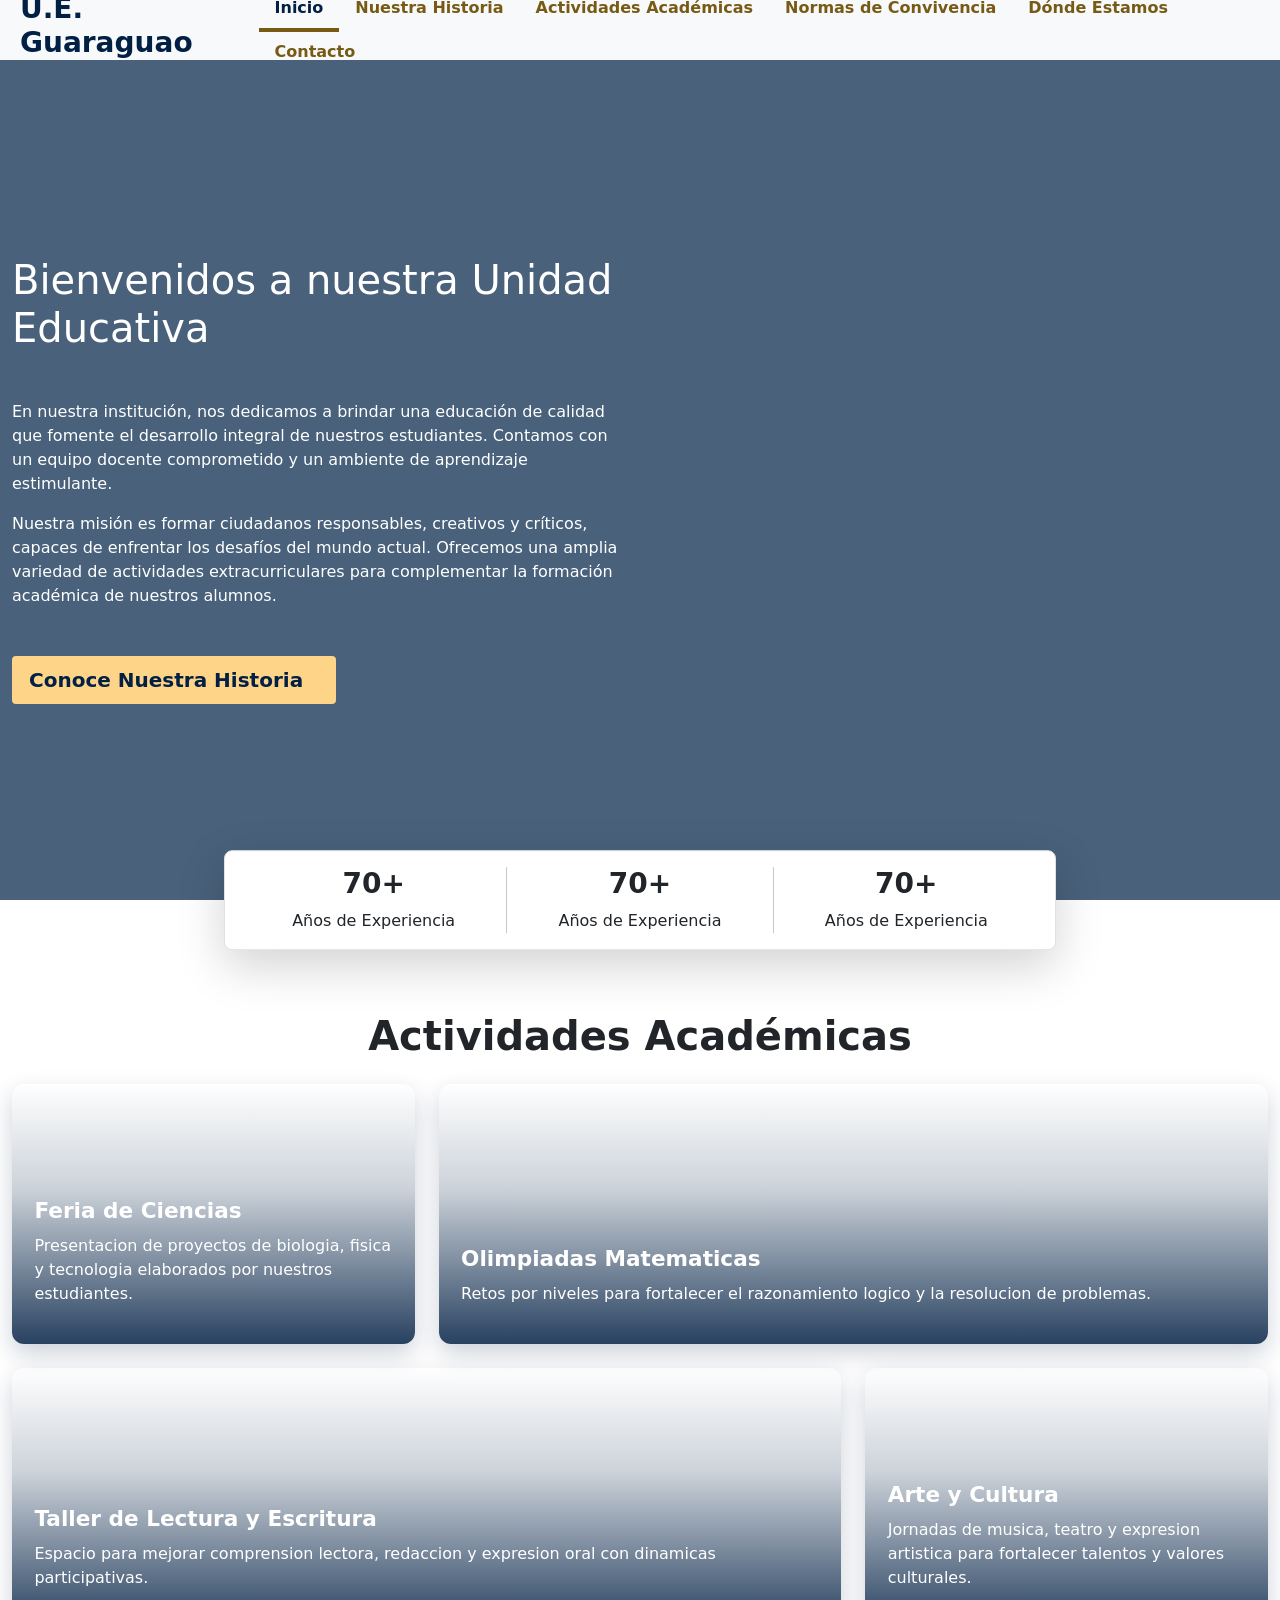
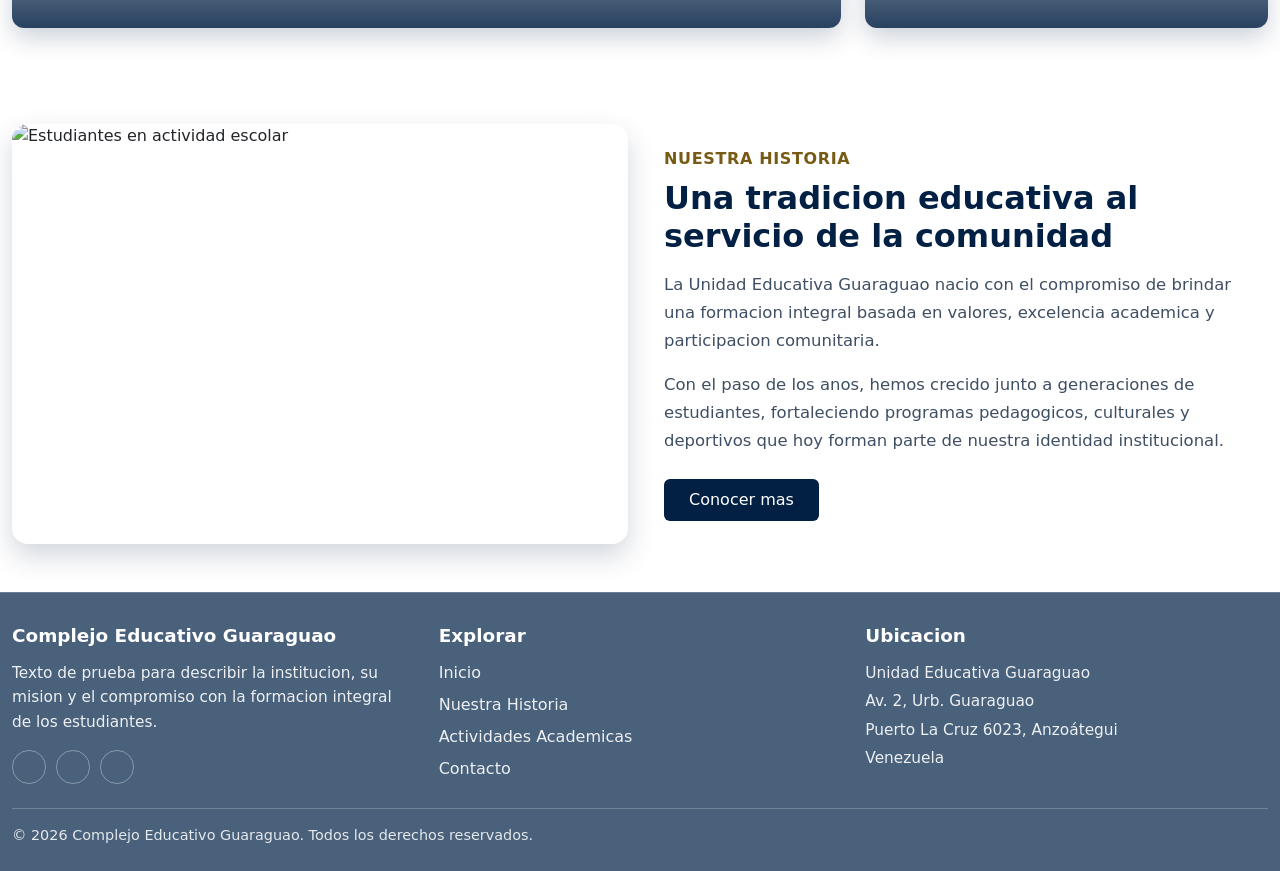
==== index.html @ 79f41f44 "Arreglo Scaffolding" ====
<!DOCTYPE html>
<html lang="en">
<head>
  <meta charset="UTF-8">
  <title>Unidad Educativa Guaraguao</title>
  <script src="https://identity.netlify.com/v1/netlify-identity-widget.js"></script>
  <link href="https://cdn.jsdelivr.net/npm/bootstrap@5.3.8/dist/css/bootstrap.min.css" rel="stylesheet" integrity="sha384-sRIl4kxILFvY47J16cr9ZwB07vP4J8+LH7qKQnuqkuIAvNWLzeN8tE5YBujZqJLB" crossorigin="anonymous">
  <!-- Basic Icons -->
<link href="https://cdn.boxicons.com/3.0.8/fonts/basic/boxicons.min.css" rel="stylesheet">
<!-- Filled Icons -->
<link href="https://cdn.boxicons.com/3.0.8/fonts/filled/boxicons-filled.min.css" rel="stylesheet">
<!-- Brand Icons -->
<link href="https://cdn.boxicons.com/3.0.8/fonts/brands/boxicons-brands.min.css" rel="stylesheet">
  <link href="./styles.css" rel="stylesheet">
  <link href="./index-styles.css" rel="stylesheet">
</head>
<body>

    <main class="w-100">
        <div class="topbar ">
            <div class="container-xxl d-flex align-items-center justify-content-between h-100">
                <h1 class="d-flex align-items-center fs-3 topbar-title"><i class="bxf bx-education me-2"></i> U.E. Guaraguao</h1>

                <nav class="nav">
                    <a class="nav-link active" aria-current="page" href="index.html">Inicio</a>
                    <a class="nav-link" href="#">Nuestra Historia</a>
                    <a class="nav-link" href="actividades.html">Actividades Académicas</a>
                    <a class="nav-link" href="#">Normas de Convivencia</a>
                    <a class="nav-link" href="#">Dónde Estamos</a>
                    <a class="nav-link" href="#">Contacto</a>
                </nav>
            </div>
        </div>

        <!-- Hero Section -->
        <div class=" bg-blue" style="height: calc(100vh - 60px);">
            <div class="container-xxl h-100">
                <div class="row align-items-center justify-content-center h-100">
                    <div class="col-6 h-auto d-flex flex-column justify-content-between">
                        <h2 class="text-white fs-1 mb-5">Bienvenidos a nuestra Unidad Educativa</h2>
                        <div class="text-container">
                            <p class="text-white fs-6 mb-3">En nuestra institución, nos dedicamos a brindar una educación de calidad que fomente el desarrollo integral de nuestros estudiantes. Contamos con un equipo docente comprometido y un ambiente de aprendizaje estimulante.</p>
                            <p class="text-white fs-6 mb-5">Nuestra misión es formar ciudadanos responsables, creativos y críticos, capaces de enfrentar los desafíos del mundo actual. Ofrecemos una amplia variedad de actividades extracurriculares para complementar la formación académica de nuestros alumnos.</p>
                            <a class="btn custom-text-primary btn-lg rounded-1 fw-semibold d-inline-flex align-items-center position-relative" style="background-color: #FED488; padding-right: 2rem; " href="#" role="button">
                                Conoce Nuestra Historia 
                                <i class="bxf bx-arrow-right custom-text-primary fs-2 ms-2 position-absolute end-0 mt-1"></i>
                            </a>
                        </div>
                    </div>
                    <div id="3d-model-container" class="col-6 h-100 overflow-hidden">
                    </div>
                </div>
            </div>
        </div>

        <!-- capsula con detalles -->

        <div class="capsule-container position-relative d-flex justify-content-center mb-5" >
            <div class="capsule bg-white d-flex align-items-center justify-content-evenly rounded-3 shadow-lg border border-1 p-3 position-absolute" style="width: 65%; top: 0; transform: translateY(-50%);">
                <div class="capsule-item d-flex flex-column align-items-center">
                    <i class="bxf bx-education me-2 fs-1"></i>
                    <h3 class="fw-bold">70+</h3>
                    <p class="mb-0">Años de Experiencia</p>
                </div>
                <div class="vr"></div>
                <div class="capsule-item d-flex flex-column align-items-center">
                    <i class="bxf bx-education me-2 fs-1"></i>
                    <h3 class="fw-bold">70+</h3>
                    <p class="mb-0">Años de Experiencia</p>
                </div>
                <div class="vr"></div>
                <div class="capsule-item d-flex flex-column align-items-center">
                    <i class="bxf bx-education me-2 fs-1"></i>
                    <h3 class="fw-bold">70+</h3>
                    <p class="mb-0">Años de Experiencia</p>
                </div>
            </div>
        </div>

        <!-- Actividades Academicas -->

        <div class="actividades-section w-100 mb-5" style="margin-top: 7rem;">
            <div class="container-xxl">
                <h2 class="fs-1 fw-bold mb-4 text-center">Actividades Académicas</h2>
                <div class="actividades-container">
                    <div class="row g-4 mb-4">
                        <div class="col-12 col-lg-4">
                            <div class="activity-card" style="background-image: url('https://images.unsplash.com/photo-1532094349884-543bc11b234d?auto=format&fit=crop&w=1200&q=80');">
                                <div class="activity-overlay">
                                    <h5 class="activity-title">Feria de Ciencias</h5>
                                    <p class="activity-description">Presentacion de proyectos de biologia, fisica y tecnologia elaborados por nuestros estudiantes.</p>
                                </div>
                            </div>
                        </div>
                        <div class="col-12 col-lg-8">
                            <div class="activity-card" style="background-image: url('https://images.unsplash.com/photo-1509062522246-3755977927d7?auto=format&fit=crop&w=1200&q=80');">
                                <div class="activity-overlay">
                                    <h5 class="activity-title">Olimpiadas Matematicas</h5>
                                    <p class="activity-description">Retos por niveles para fortalecer el razonamiento logico y la resolucion de problemas.</p>
                                </div>
                            </div>
                        </div>
                    </div>
                    <div class="row g-4">
                        <div class="col-12 col-lg-8">
                            <div class="activity-card" style="background-image: url('https://images.unsplash.com/photo-1456513080510-7bf3a84b82f8?auto=format&fit=crop&w=1200&q=80');">
                                <div class="activity-overlay">
                                    <h5 class="activity-title">Taller de Lectura y Escritura</h5>
                                    <p class="activity-description">Espacio para mejorar comprension lectora, redaccion y expresion oral con dinamicas participativas.</p>
                                </div>
                            </div>
                        </div>
                        <div class="col-12 col-lg-4">
                            <div class="activity-card" style="background-image: url('https://images.unsplash.com/photo-1460661419201-fd4cecdf8a8b?auto=format&fit=crop&w=1200&q=80');">
                                <div class="activity-overlay">
                                    <h5 class="activity-title">Arte y Cultura</h5>
                                    <p class="activity-description">Jornadas de musica, teatro y expresion artistica para fortalecer talentos y valores culturales.</p>
                                </div>
                            </div>
                        </div>
                    </div>
                </div>
            </div>
        </div>

        <!-- Seccion nuestra historia -->

        <section class="historia-section w-100 py-5">
            <div class="container-xxl">
                <div class="row g-4 align-items-center">
                    <div class="col-12 col-lg-6">
                        <div class="historia-image-wrapper">
                            <img src="https://images.unsplash.com/photo-1577896851231-70ef18881754?auto=format&fit=crop&w=1400&q=80" alt="Estudiantes en actividad escolar" class="historia-image">
                        </div>
                    </div>
                    <div class="col-12 col-lg-6">
                        <div class="historia-content">
                            <p class="historia-label mb-2">Nuestra Historia</p>
                            <h2 class="historia-title mb-3">Una tradicion educativa al servicio de la comunidad</h2>
                            <p class="historia-text mb-3">La Unidad Educativa Guaraguao nacio con el compromiso de brindar una formacion integral basada en valores, excelencia academica y participacion comunitaria.</p>
                            <p class="historia-text mb-4">Con el paso de los anos, hemos crecido junto a generaciones de estudiantes, fortaleciendo programas pedagogicos, culturales y deportivos que hoy forman parte de nuestra identidad institucional.</p>
                            <a href="#" class="btn custom-bg-primary text-white px-4 py-2">Conocer mas</a>
                        </div>
                    </div>
                </div>
            </div>
        </section>

        <!-- footer -->
        <footer class="footer-section py-4">
            <div class="container-xxl">
                <div class="row g-4 py-2">
                    <div class="col-12 col-md-6 col-lg-4">
                        <h3 class="footer-heading">Complejo Educativo Guaraguao</h3>
                        <p class="footer-text mb-0">Texto de prueba para describir la institucion, su mision y el compromiso con la formacion integral de los estudiantes.</p>
                        <div class="footer-social mt-3" aria-label="Redes y contacto">
                            <a href="#" aria-label="Facebook">
                                <i class="bxl bx-facebook"></i>
                            </a>
                            <a href="#" aria-label="Compartir pagina web">
                                <i class="bx bx-share"></i>
                            </a>
                            <a href="#" aria-label="Correo electronico">
                                <i class="bx bx-envelope"></i>
                            </a>
                        </div>
                    </div>
                    <div class="col-12 col-md-6 col-lg-4">
                        <h3 class="footer-heading">Explorar</h3>
                        <nav class="footer-links d-flex flex-column gap-2" aria-label="Enlaces del footer">
                            <a href="#">Inicio</a>
                            <a href="#">Nuestra Historia</a>
                            <a href="#">Actividades Academicas</a>
                            <a href="#">Contacto</a>
                        </nav>
                    </div>
                    <div class="col-12 col-md-6 col-lg-4">
                        <h3 class="footer-heading">Ubicacion</h3>
                        <p class="footer-text mb-1">Unidad Educativa Guaraguao</p>
                        <p class="footer-text mb-1">Av. 2, Urb. Guaraguao</p>
                        <p class="footer-text mb-1">Puerto La Cruz 6023, Anzoátegui</p>
                        <p class="footer-text mb-0">Venezuela</p>
                    </div>
                </div>
                <hr class="footer-divider my-3">
                <p class="footer-copy mb-0">&copy; 2026 Complejo Educativo Guaraguao. Todos los derechos reservados.</p>
            </div>
        </footer>
    </main>
    <script src="https://cdn.jsdelivr.net/npm/bootstrap@5.3.8/dist/js/bootstrap.bundle.min.js" integrity="sha384-FKyoEForCGlyvwx9Hj09JcYn3nv7wiPVlz7YYwJrWVcXK/BmnVDxM+D2scQbITxI" crossorigin="anonymous"></script>
  <script type="module">
    import { init } from './main.js';
    init();
  </script>
  
</body>
</html>
---- styles.css ----
:root {
    --primary-color: #022044;
    --secondary-color: #775A14;
    --background-color: #F8F9FB;
    --background-color-secondary: #49617b;
}

.custom-text-primary {
    color: var(--primary-color);
}

.custom-text-secondary {
    color: var(--secondary-color);
}

.custom-bg-primary {
    background-color: var(--primary-color);
}

.custom-bg-secondary {
    background-color: var(--secondary-color);
}

.topbar {
    background-color: var(--background-color);
    height: 60px;
}

.topbar-title {
    font-weight: bold;
    color: var(--primary-color);
}

.nav-link{
    color: var(--secondary-color);
    font-weight: 600;
    transition: color 0.3s, border-bottom 0.3s;
}

.nav-link.active {
    color: var(--primary-color);
    border-bottom: 4px solid var(--secondary-color);
}

.nav-link:hover {
    color: var(--primary-color);
}

.bg-blue {
    background-color: var(--background-color-secondary);
}

.img-card {
  width: 100%;
  height: 220px;      /* misma altura para todas */
  object-fit: cover;  /* recorta sin deformar */
  display: block;
}

.historia-section {
    background-color: #ffffff;
}

.historia-image-wrapper {
    border-radius: 1rem;
    overflow: hidden;
    box-shadow: 0 12px 28px rgba(2, 32, 68, 0.18);
}

.historia-image {
    width: 100%;
    height: 100%;
    min-height: 420px;
    object-fit: cover;
    display: block;
}

.historia-content {
    padding: 0.5rem 0.75rem;
}

.historia-label {
    color: var(--secondary-color);
    font-weight: 700;
    letter-spacing: 0.04em;
    text-transform: uppercase;
}

.historia-title {
    color: var(--primary-color);
    font-size: 2rem;
    line-height: 1.2;
    font-weight: 800;
}

.historia-text {
    color: #3f4f63;
    font-size: 1.03rem;
    line-height: 1.7;
}

@media (max-width: 991.98px) {
    .historia-image {
        min-height: 300px;
    }

    .historia-content {
        padding: 0;
    }
}

/* Footer Styles */

.footer-section {
    background-color: var(--background-color-secondary);
    border-top: 1px solid rgba(255, 255, 255, 0.18);
}

.footer-heading {
    color: #ffffff;
    font-size: 1.15rem;
    font-weight: 700;
    margin-bottom: 0.85rem;
}

.footer-text {
    color: rgba(255, 255, 255, 0.9);
    font-size: 0.96rem;
    line-height: 1.6;
}

.footer-social {
    display: flex;
    gap: 0.65rem;
}

.footer-social a {
    width: 2.1rem;
    height: 2.1rem;
    border-radius: 50%;
    display: inline-flex;
    align-items: center;
    justify-content: center;
    color: #ffffff;
    border: 1px solid rgba(255, 255, 255, 0.35);
    text-decoration: none;
    transition: all 0.2s ease;
}

.footer-social a i {
    font-size: 1rem;
}

.footer-social a:hover {
    color: var(--primary-color);
    background-color: #fed488;
    border-color: #fed488;
}

.footer-links a {
    color: rgba(255, 255, 255, 0.9);
    text-decoration: none;
    width: fit-content;
    transition: color 0.2s ease;
}

.footer-links a:hover {
    color: #fed488;
}

.footer-divider {
    border-color: rgba(255, 255, 255, 0.22);
    opacity: 1;
}

.footer-copy {
    color: rgba(255, 255, 255, 0.85);
    font-size: 0.9rem;
}
---- index-styles.css ----
.actividades-container .activity-card {
    position: relative;
    min-height: 260px;
    border-radius: 0.75rem;
    overflow: hidden;
    background-size: cover;
    background-position: center;
    background-repeat: no-repeat;
    box-shadow: 0 10px 24px rgba(2, 32, 68, 0.2);
}

.actividades-container .activity-overlay {
    position: absolute;
    inset: 0;
    display: flex;
    flex-direction: column;
    justify-content: flex-end;
    gap: 0.6rem;
    padding: 1.4rem;
    color: #ffffff;
    background: linear-gradient(to top, rgba(2, 32, 68, 0.85) 0%, rgba(2, 32, 68, 0.2) 60%, rgba(2, 32, 68, 0) 100%);
}

.actividades-container .activity-title {
    font-size: 1.35rem;
    font-weight: 700;
    margin: 0;
}

@media (max-width: 991.98px) {
    .actividades-container .activity-card {
        min-height: 240px;
    }
}
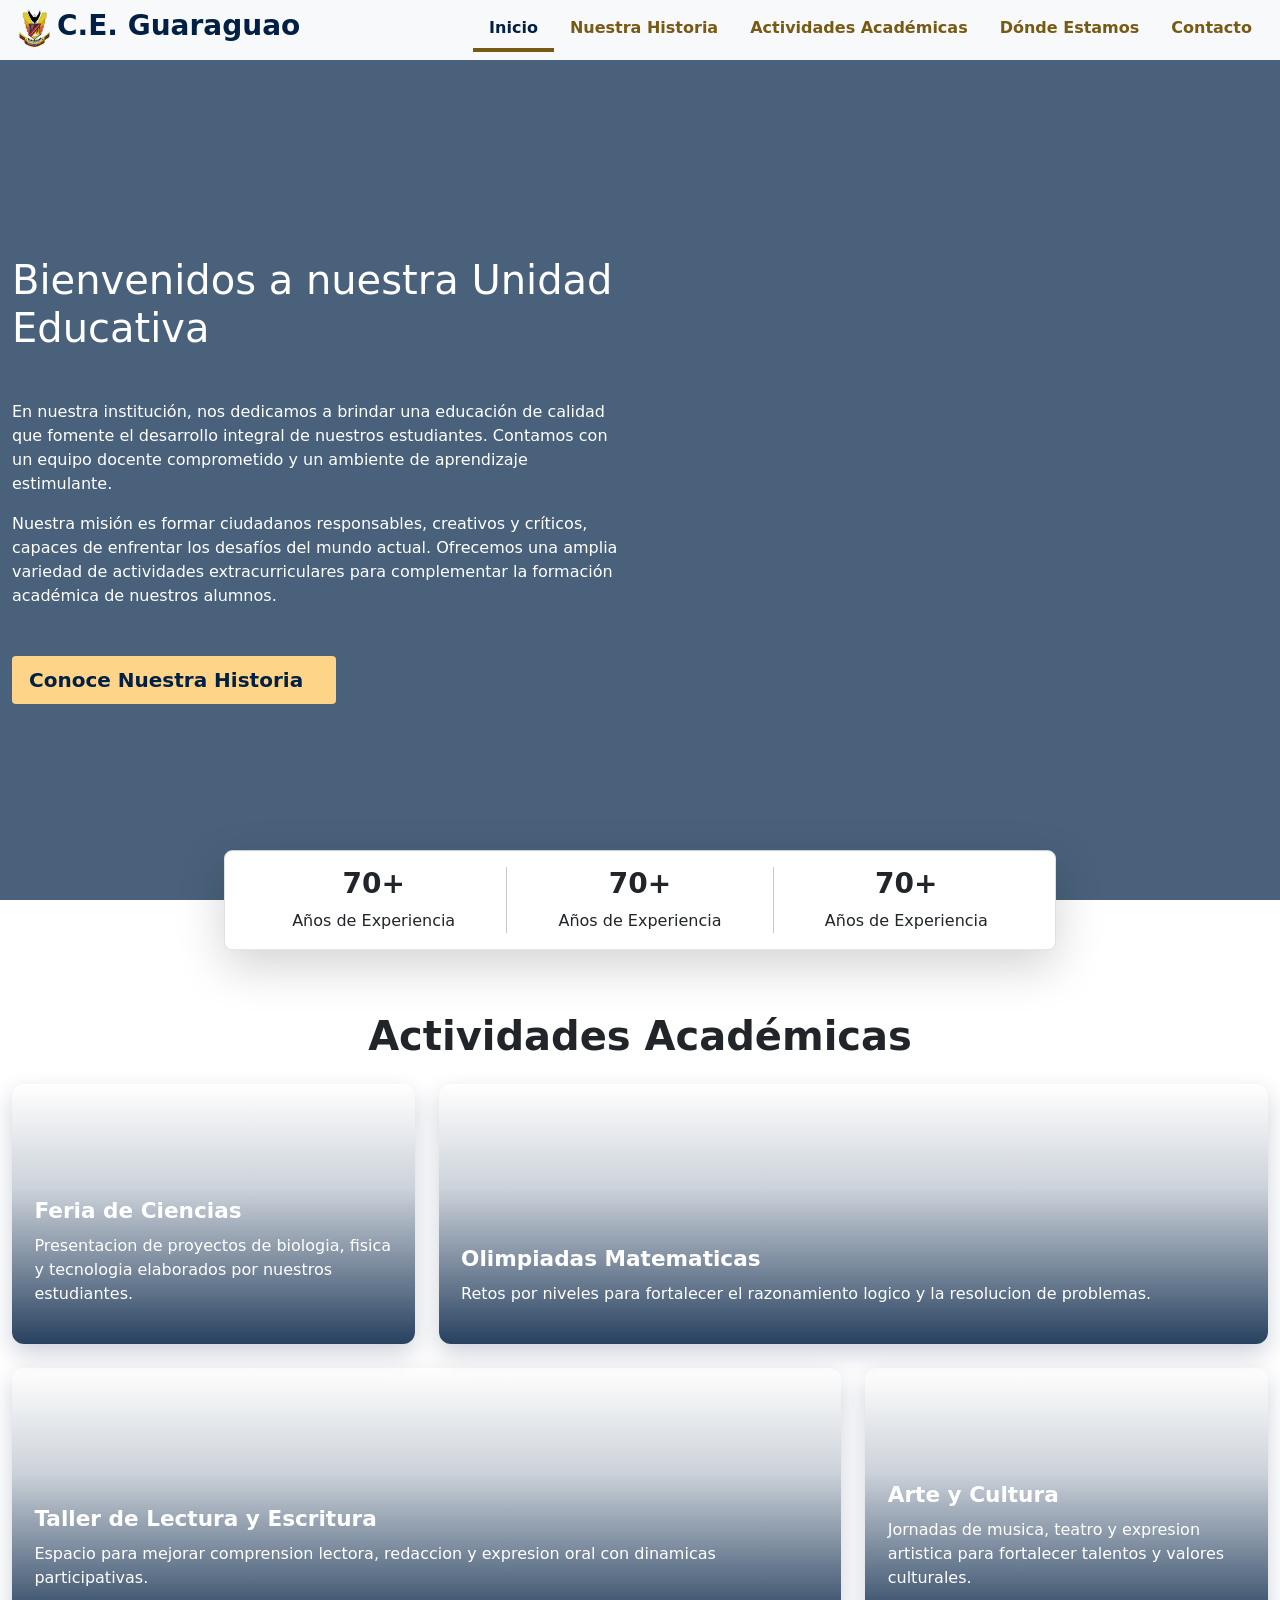
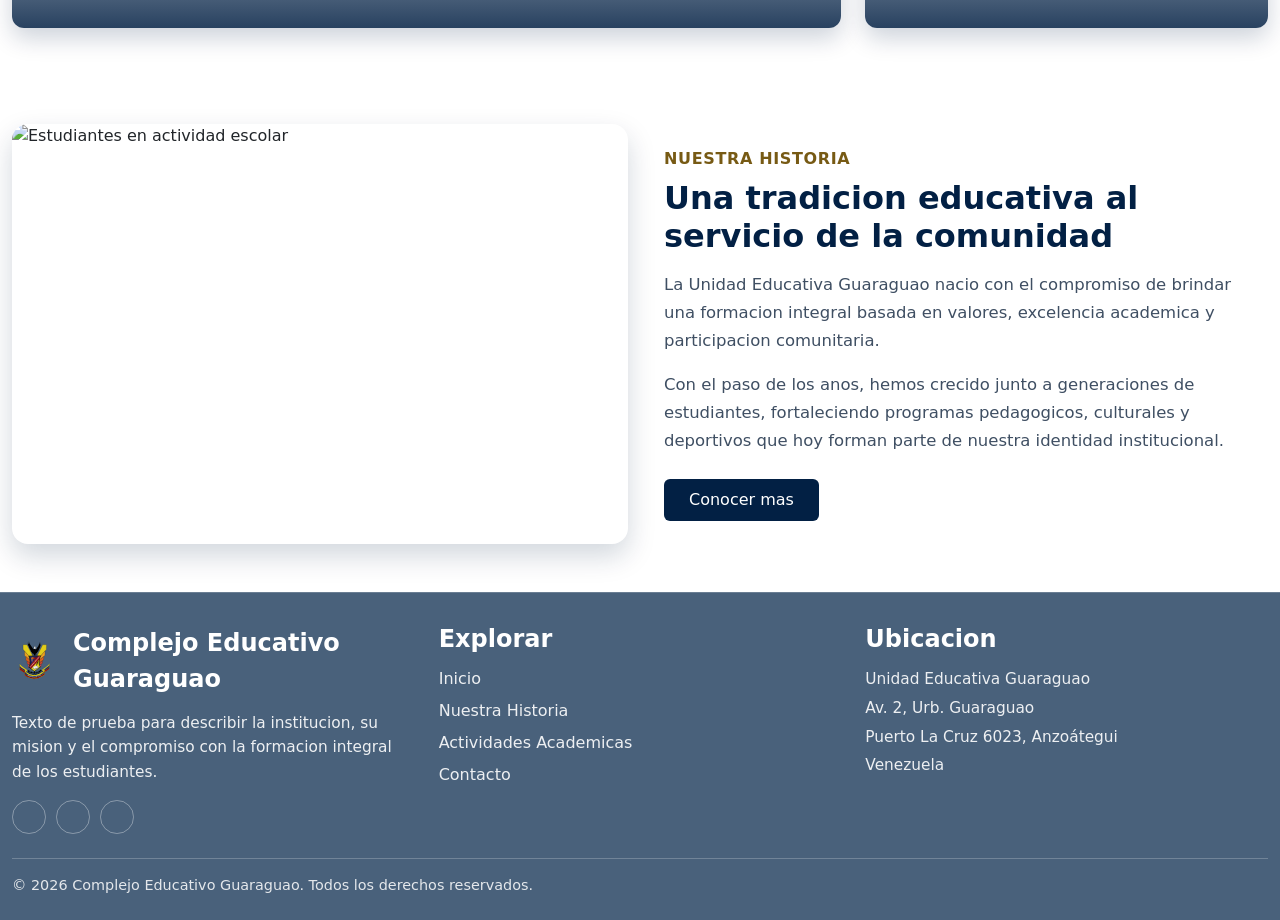
==== commit 17a15828: "Ajustes de los estilos del footer, logo agregado en footer y topbar, y conexion de las paginas con e" ====
--- a/index.html
+++ b/index.html
@@ -19,15 +19,15 @@
     <main class="w-100">
         <div class="topbar ">
             <div class="container-xxl d-flex align-items-center justify-content-between h-100">
-                <h1 class="d-flex align-items-center fs-3 topbar-title"><i class="bxf bx-education me-2"></i> U.E. Guaraguao</h1>
+                <h1 class="d-flex align-items-center fs-3 topbar-title">
+                    <img src="./assets/vector.svg" alt="Logo U.E. Guaraguao" style="height: 45px; width:45px; margin-top: 6px;"> C.E. Guaraguao</h1>
 
                 <nav class="nav">
                     <a class="nav-link active" aria-current="page" href="index.html">Inicio</a>
-                    <a class="nav-link" href="#">Nuestra Historia</a>
+                    <a class="nav-link" href="nuestra-historia.html">Nuestra Historia</a>
                     <a class="nav-link" href="actividades.html">Actividades Académicas</a>
-                    <a class="nav-link" href="#">Normas de Convivencia</a>
-                    <a class="nav-link" href="#">Dónde Estamos</a>
-                    <a class="nav-link" href="#">Contacto</a>
+                    <a class="nav-link" href="ubicacion.html">Dónde Estamos</a>
+                    <a class="nav-link" href="contacto.html">Contacto</a>
                 </nav>
             </div>
         </div>
@@ -151,7 +151,17 @@
             <div class="container-xxl">
                 <div class="row g-4 py-2">
                     <div class="col-12 col-md-6 col-lg-4">
-                        <h3 class="footer-heading">Complejo Educativo Guaraguao</h3>
+                        <div class="footer-heading">
+                            <div class="d-flex flex-column flex-sm-row align-items-center gap-3">
+                                <div class="logo-container">
+                                    <img src="./assets/vector.svg" alt="Logo U.E. Guaraguao" class="brand-logo" style="height: 45px; width:45px;">
+                                </div>
+                                <div class="logo-texto-container d-flex flex-column align-items-start">
+                                    <span>Complejo Educativo</span>
+                                    <span>Guaraguao</span>
+                                </div>
+                            </div>
+                        </div>
                         <p class="footer-text mb-0">Texto de prueba para describir la institucion, su mision y el compromiso con la formacion integral de los estudiantes.</p>
                         <div class="footer-social mt-3" aria-label="Redes y contacto">
                             <a href="#" aria-label="Facebook">
--- a/styles.css
+++ b/styles.css
@@ -118,7 +118,7 @@
 
 .footer-heading {
     color: #ffffff;
-    font-size: 1.15rem;
+    font-size: 1.5rem;
     font-weight: 700;
     margin-bottom: 0.85rem;
 }
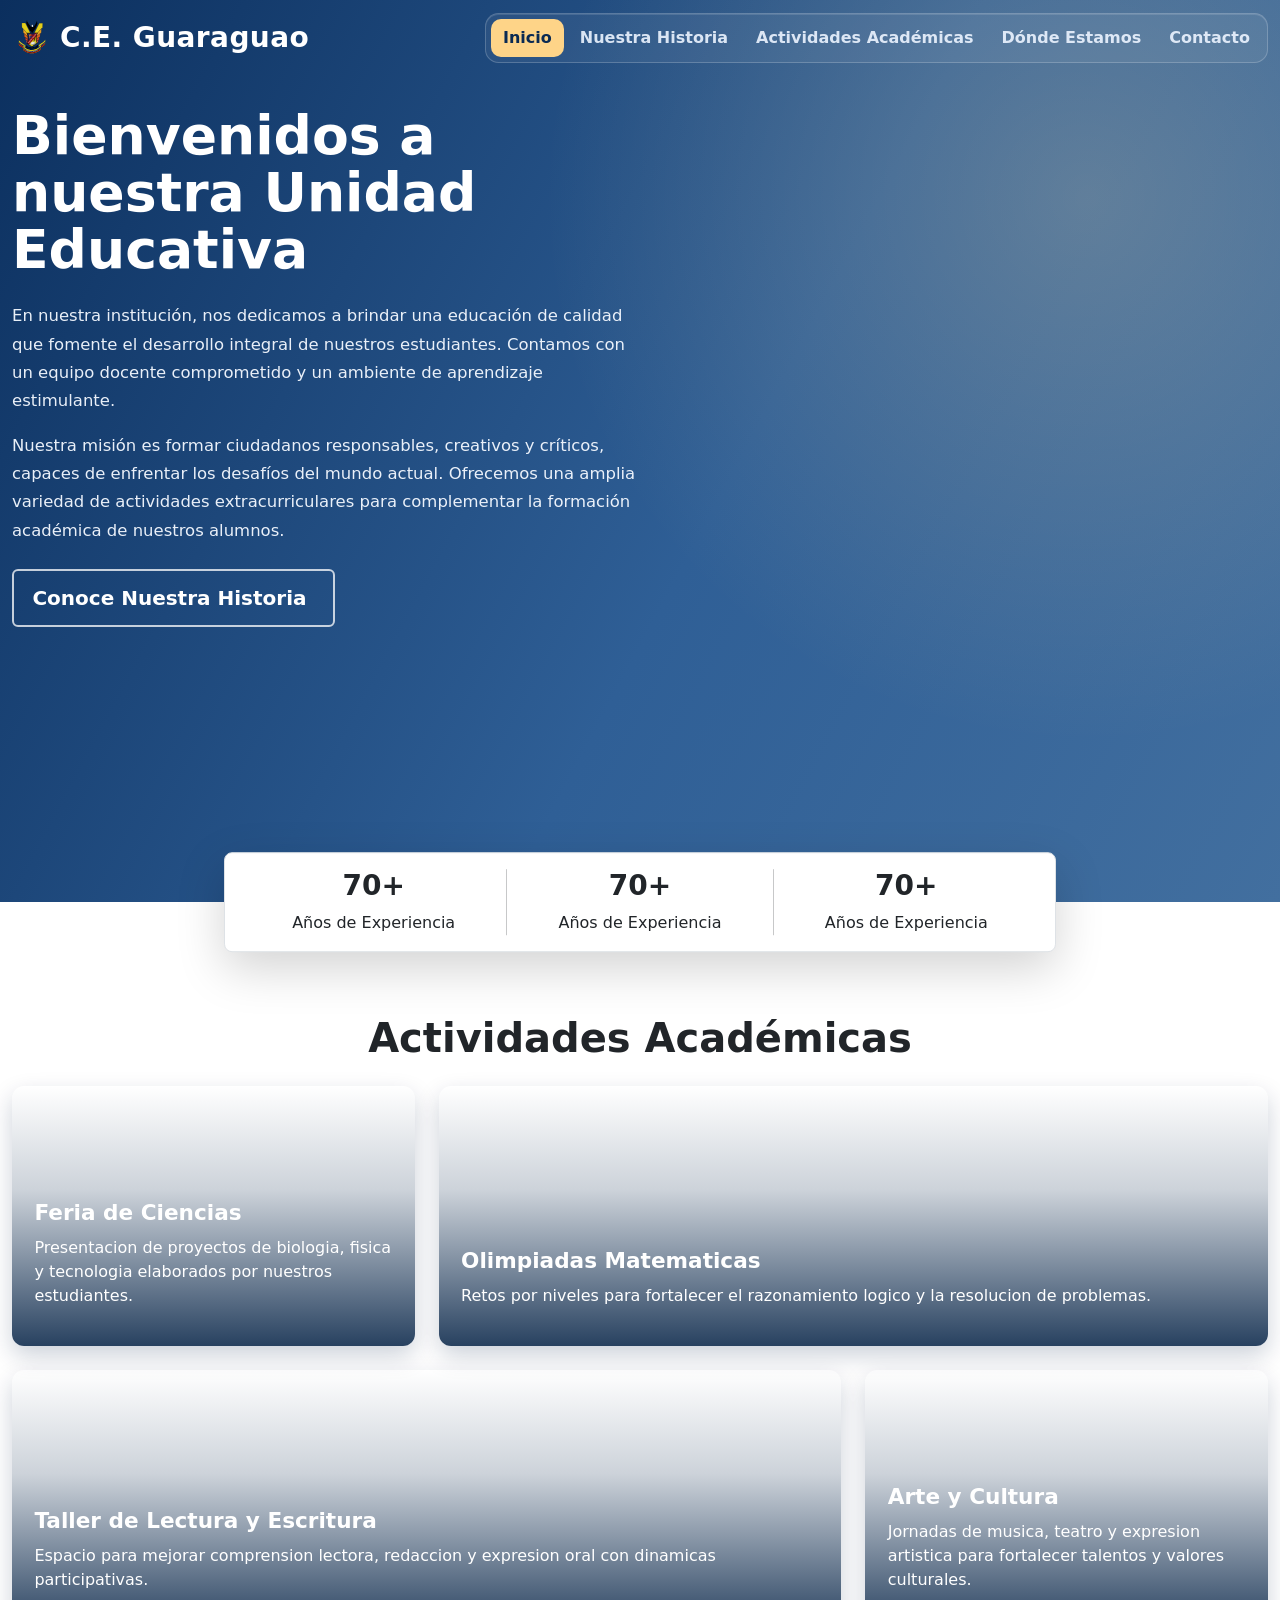
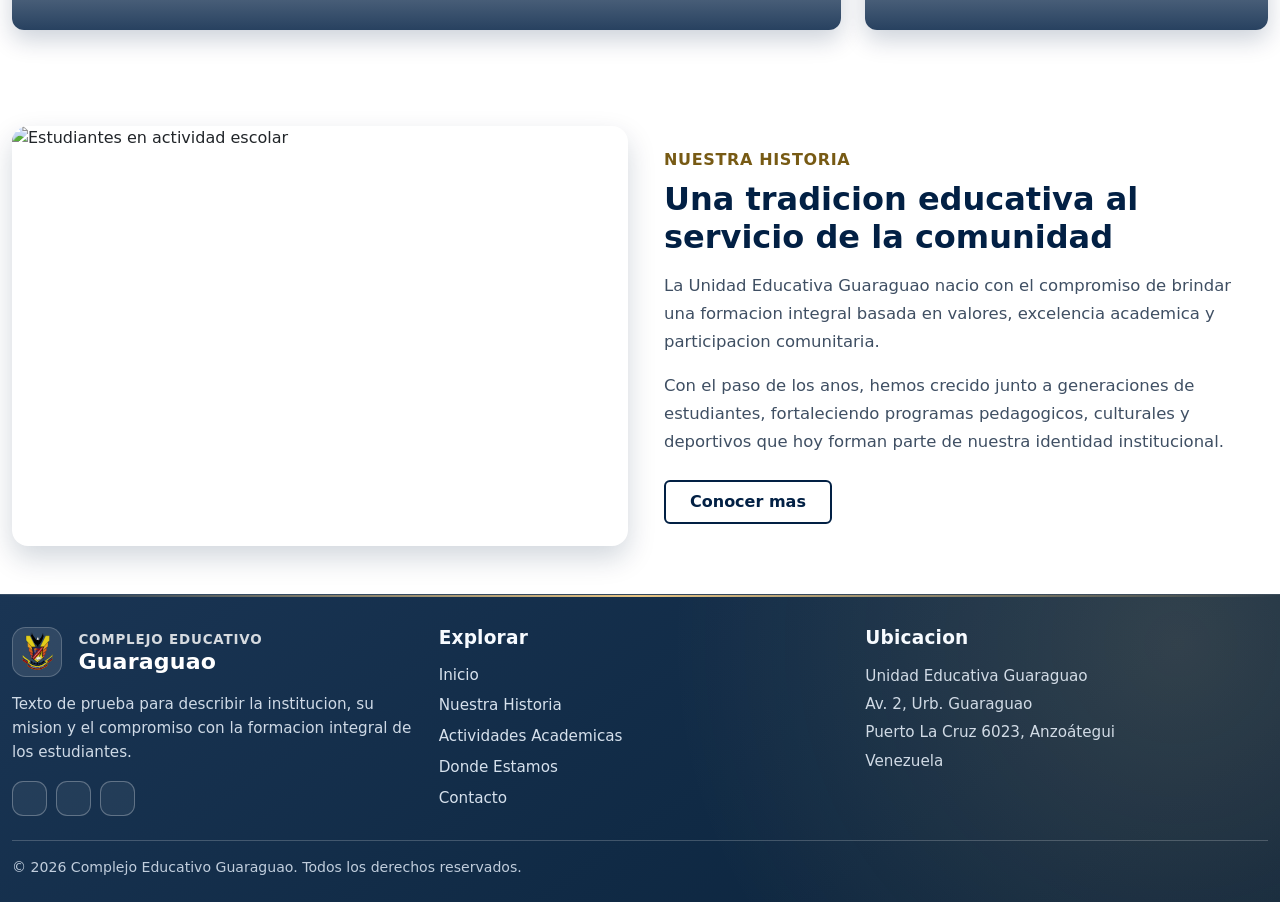
==== commit 874743be: "cambio de diseño general" ====
--- a/index.html
+++ b/index.html
@@ -16,41 +16,43 @@
 </head>
 <body>
 
-    <main class="w-100">
-        <div class="topbar ">
-            <div class="container-xxl d-flex align-items-center justify-content-between h-100">
-                <h1 class="d-flex align-items-center fs-3 topbar-title">
-                    <img src="./assets/vector.svg" alt="Logo U.E. Guaraguao" style="height: 45px; width:45px; margin-top: 6px;"> C.E. Guaraguao</h1>
-
-                <nav class="nav">
-                    <a class="nav-link active" aria-current="page" href="index.html">Inicio</a>
-                    <a class="nav-link" href="nuestra-historia.html">Nuestra Historia</a>
-                    <a class="nav-link" href="actividades.html">Actividades Académicas</a>
-                    <a class="nav-link" href="ubicacion.html">Dónde Estamos</a>
-                    <a class="nav-link" href="contacto.html">Contacto</a>
-                </nav>
-            </div>
-        </div>
-
-        <!-- Hero Section -->
-        <div class=" bg-blue" style="height: calc(100vh - 60px);">
-            <div class="container-xxl h-100">
-                <div class="row align-items-center justify-content-center h-100">
-                    <div class="col-6 h-auto d-flex flex-column justify-content-between">
-                        <h2 class="text-white fs-1 mb-5">Bienvenidos a nuestra Unidad Educativa</h2>
-                        <div class="text-container">
-                            <p class="text-white fs-6 mb-3">En nuestra institución, nos dedicamos a brindar una educación de calidad que fomente el desarrollo integral de nuestros estudiantes. Contamos con un equipo docente comprometido y un ambiente de aprendizaje estimulante.</p>
-                            <p class="text-white fs-6 mb-5">Nuestra misión es formar ciudadanos responsables, creativos y críticos, capaces de enfrentar los desafíos del mundo actual. Ofrecemos una amplia variedad de actividades extracurriculares para complementar la formación académica de nuestros alumnos.</p>
-                            <a class="btn custom-text-primary btn-lg rounded-1 fw-semibold d-inline-flex align-items-center position-relative" style="background-color: #FED488; padding-right: 2rem; " href="#" role="button">
-                                Conoce Nuestra Historia 
-                                <i class="bxf bx-arrow-right custom-text-primary fs-2 ms-2 position-absolute end-0 mt-1"></i>
-                            </a>
-                        </div>
-                    </div>
-                    <div id="3d-model-container" class="col-6 h-100 overflow-hidden">
-                    </div>
-                </div>
-            </div>
+    <main class="w-100 home-page">
+        <div class="home-header-surface">
+            <div class="topbar topbar-home">
+                <div class="container-xxl d-flex align-items-center justify-content-between h-100 topbar-home-inner">
+                    <h1 class="d-flex align-items-center fs-3 topbar-title topbar-brand mb-0">
+                        <img src="./assets/vector.svg" alt="Logo U.E. Guaraguao" class="topbar-brand-logo"> C.E. Guaraguao</h1>
+
+                    <nav class="nav home-nav">
+                        <a class="nav-link active" aria-current="page" href="index.html">Inicio</a>
+                        <a class="nav-link" href="nuestra-historia.html">Nuestra Historia</a>
+                        <a class="nav-link" href="actividades.html">Actividades Académicas</a>
+                        <a class="nav-link" href="ubicacion.html">Dónde Estamos</a>
+                        <a class="nav-link" href="contacto.html">Contacto</a>
+                    </nav>
+                </div>
+            </div>
+
+            <!-- Hero Section -->
+            <section class="hero-home">
+                <div class="container-xxl h-100">
+                    <div class="row align-items-center justify-content-center h-100 hero-home-row">
+                        <div class="col-12 col-lg-7 h-auto d-flex flex-column justify-content-between hero-copy">
+                            <h2 class="hero-title mb-4">Bienvenidos a nuestra Unidad Educativa</h2>
+                            <div class="text-container">
+                                <p class="hero-text mb-3">En nuestra institución, nos dedicamos a brindar una educación de calidad que fomente el desarrollo integral de nuestros estudiantes. Contamos con un equipo docente comprometido y un ambiente de aprendizaje estimulante.</p>
+                                <p class="hero-text mb-4">Nuestra misión es formar ciudadanos responsables, creativos y críticos, capaces de enfrentar los desafíos del mundo actual. Ofrecemos una amplia variedad de actividades extracurriculares para complementar la formación académica de nuestros alumnos.</p>
+                                <a class="btn hero-cta-btn btn-lg rounded-2 fw-semibold d-inline-flex align-items-center" href="#" role="button">
+                                    Conoce Nuestra Historia
+                                    <i class="bxf bx-arrow-right fs-4 ms-2"></i>
+                                </a>
+                            </div>
+                        </div>
+                        <div id="3d-model-container" class="col-12 col-lg-5 h-100 overflow-hidden hero-media">
+                        </div>
+                    </div>
+                </div>
+            </section>
         </div>
 
         <!-- capsula con detalles -->
@@ -139,7 +141,7 @@
                             <h2 class="historia-title mb-3">Una tradicion educativa al servicio de la comunidad</h2>
                             <p class="historia-text mb-3">La Unidad Educativa Guaraguao nacio con el compromiso de brindar una formacion integral basada en valores, excelencia academica y participacion comunitaria.</p>
                             <p class="historia-text mb-4">Con el paso de los anos, hemos crecido junto a generaciones de estudiantes, fortaleciendo programas pedagogicos, culturales y deportivos que hoy forman parte de nuestra identidad institucional.</p>
-                            <a href="#" class="btn custom-bg-primary text-white px-4 py-2">Conocer mas</a>
+                            <a href="#" class="btn historia-cta-btn px-4 py-2">Conocer mas</a>
                         </div>
                     </div>
                 </div>
@@ -178,10 +180,11 @@
                     <div class="col-12 col-md-6 col-lg-4">
                         <h3 class="footer-heading">Explorar</h3>
                         <nav class="footer-links d-flex flex-column gap-2" aria-label="Enlaces del footer">
-                            <a href="#">Inicio</a>
-                            <a href="#">Nuestra Historia</a>
-                            <a href="#">Actividades Academicas</a>
-                            <a href="#">Contacto</a>
+                            <a href="index.html">Inicio</a>
+                            <a href="nuestra-historia.html">Nuestra Historia</a>
+                            <a href="actividades.html">Actividades Academicas</a>
+                            <a href="ubicacion.html">Donde Estamos</a>
+                            <a href="contacto.html">Contacto</a>
                         </nav>
                     </div>
                     <div class="col-12 col-md-6 col-lg-4">
--- a/styles.css
+++ b/styles.css
@@ -24,6 +24,60 @@
 .topbar {
     background-color: var(--background-color);
     height: 60px;
+}
+
+.topbar.topbar-home {
+    height: 76px;
+    background: rgba(255, 255, 255, 0.02);
+    border-bottom: 0;
+    box-shadow: none;
+}
+
+.topbar-home-inner {
+    gap: 1.2rem;
+}
+
+.topbar-brand {
+    font-size: 1.3rem;
+    font-weight: 800;
+    letter-spacing: 0.015em;
+    gap: 0.5rem;
+    color: #ffffff;
+}
+
+.topbar-brand-logo {
+    width: 40px;
+    height: 40px;
+    display: block;
+}
+
+.home-nav {
+    padding: 0.32rem;
+    border: 1px solid rgba(255, 255, 255, 0.2);
+    border-radius: 0.85rem;
+    background: rgba(255, 255, 255, 0.06);
+    box-shadow: inset 0 1px 0 rgba(255, 255, 255, 0.12);
+    gap: 0.25rem;
+}
+
+.home-nav .nav-link {
+    border-radius: 0.62rem;
+    padding: 0.45rem 0.75rem;
+    border-bottom: 0;
+    color: rgba(236, 244, 255, 0.9);
+    font-weight: 700;
+    transition: all 0.2s ease;
+}
+
+.home-nav .nav-link:hover {
+    color: #ffffff;
+    background: rgba(255, 255, 255, 0.16);
+}
+
+.home-nav .nav-link.active {
+    background: #fed488;
+    color: #0a2a53;
+    border-bottom: 0;
 }
 
 .topbar-title {
@@ -99,6 +153,21 @@
     line-height: 1.7;
 }
 
+.historia-cta-btn {
+    color: var(--primary-color);
+    border: 2px solid var(--primary-color);
+    background-color: transparent;
+    font-weight: 700;
+    transition: all 0.25s ease;
+}
+
+.historia-cta-btn:hover,
+.historia-cta-btn:focus {
+    color: #ffffff;
+    background-color: var(--primary-color);
+    border-color: var(--primary-color);
+}
+
 @media (max-width: 991.98px) {
     .historia-image {
         min-height: 300px;
@@ -107,44 +176,110 @@
     .historia-content {
         padding: 0;
     }
+
+    .topbar.topbar-home {
+        height: auto;
+        padding: 0.65rem 0;
+    }
+
+    .topbar-home-inner {
+        flex-direction: column;
+        align-items: flex-start;
+        justify-content: center;
+    }
+
+    .home-nav {
+        width: 100%;
+        overflow-x: auto;
+        white-space: nowrap;
+        flex-wrap: nowrap;
+        padding-bottom: 0.25rem;
+        gap: 0.2rem;
+    }
 }
 
 /* Footer Styles */
 
 .footer-section {
-    background-color: var(--background-color-secondary);
-    border-top: 1px solid rgba(255, 255, 255, 0.18);
+    position: relative;
+    background:
+        radial-gradient(circle at 92% 16%, rgba(254, 212, 136, 0.15) 0%, rgba(254, 212, 136, 0) 42%),
+        linear-gradient(145deg, #1a3554 0%, #102a45 58%, #0b223a 100%);
+    border-top: 1px solid rgba(255, 255, 255, 0.14);
+}
+
+.footer-section::before {
+    content: "";
+    position: absolute;
+    top: 0;
+    left: 0;
+    right: 0;
+    height: 2px;
+    background: linear-gradient(90deg, rgba(254, 212, 136, 0) 0%, rgba(254, 212, 136, 0.9) 50%, rgba(254, 212, 136, 0) 100%);
 }
 
 .footer-heading {
-    color: #ffffff;
-    font-size: 1.5rem;
+    color: #f7fbff;
+    font-size: 1.16rem;
     font-weight: 700;
-    margin-bottom: 0.85rem;
-}
-
-.footer-text {
-    color: rgba(255, 255, 255, 0.9);
-    font-size: 0.96rem;
-    line-height: 1.6;
-}
-
-.footer-social {
-    display: flex;
-    gap: 0.65rem;
-}
-
-.footer-social a {
-    width: 2.1rem;
-    height: 2.1rem;
-    border-radius: 50%;
+    margin-bottom: 0.9rem;
+    letter-spacing: 0.01em;
+}
+
+.logo-container {
+    width: 3.15rem;
+    height: 3.15rem;
+    border-radius: 0.85rem;
+    background: rgba(255, 255, 255, 0.1);
+    border: 1px solid rgba(255, 255, 255, 0.2);
     display: inline-flex;
     align-items: center;
     justify-content: center;
-    color: #ffffff;
-    border: 1px solid rgba(255, 255, 255, 0.35);
+}
+
+.brand-logo {
+    width: 44px;
+    height: 44px;
+    display: block;
+}
+
+.logo-texto-container span:first-child {
+    color: rgba(255, 255, 255, 0.82);
+    font-size: 0.84rem;
+    letter-spacing: 0.06em;
+    text-transform: uppercase;
+}
+
+.logo-texto-container span:last-child {
+    color: #ffffff;
+    font-size: 1.38rem;
+    line-height: 1.1;
+    font-weight: 800;
+}
+
+.footer-text {
+    color: rgba(238, 246, 255, 0.86);
+    font-size: 0.95rem;
+    line-height: 1.6;
+}
+
+.footer-social {
+    display: flex;
+    gap: 0.55rem;
+}
+
+.footer-social a {
+    width: 2.2rem;
+    height: 2.2rem;
+    border-radius: 0.7rem;
+    display: inline-flex;
+    align-items: center;
+    justify-content: center;
+    color: #ffffff;
+    border: 1px solid rgba(255, 255, 255, 0.28);
+    background: rgba(255, 255, 255, 0.06);
     text-decoration: none;
-    transition: all 0.2s ease;
+    transition: all 0.22s ease;
 }
 
 .footer-social a i {
@@ -152,29 +287,38 @@
 }
 
 .footer-social a:hover {
-    color: var(--primary-color);
+    color: #0f2e50;
     background-color: #fed488;
     border-color: #fed488;
+    transform: translateY(-1px);
 }
 
 .footer-links a {
-    color: rgba(255, 255, 255, 0.9);
+    color: rgba(236, 245, 255, 0.9);
     text-decoration: none;
     width: fit-content;
-    transition: color 0.2s ease;
+    font-size: 0.95rem;
+    transition: color 0.22s ease, transform 0.22s ease;
 }
 
 .footer-links a:hover {
     color: #fed488;
+    transform: translateX(2px);
 }
 
 .footer-divider {
-    border-color: rgba(255, 255, 255, 0.22);
+    border-color: rgba(255, 255, 255, 0.2);
     opacity: 1;
 }
 
 .footer-copy {
-    color: rgba(255, 255, 255, 0.85);
-    font-size: 0.9rem;
-}
-
+    color: rgba(230, 240, 252, 0.82);
+    font-size: 0.88rem;
+}
+
+@media (max-width: 767.98px) {
+    .logo-texto-container span:last-child {
+        font-size: 1.2rem;
+    }
+}
+
--- a/index-styles.css
+++ b/index-styles.css
@@ -1,3 +1,120 @@
+.home-header-surface {
+    background:
+        radial-gradient(circle at 85% 22%, rgba(255, 224, 164, 0.22) 0%, rgba(255, 224, 164, 0) 42%),
+        linear-gradient(118deg, #0b2f5e 0%, #2f5f96 56%, #426f9f 100%);
+}
+
+.home-page .topbar-home {
+    height: 76px;
+    background: transparent;
+    border-bottom: 0;
+    box-shadow: none;
+}
+
+.home-page .topbar-home-inner {
+    gap: 1.2rem;
+}
+
+.home-page .topbar-brand {
+    font-size: 1.3rem;
+    font-weight: 800;
+    letter-spacing: 0.015em;
+    gap: 0.5rem;
+    color: #ffffff;
+}
+
+.home-page .topbar-brand-logo {
+    width: 40px;
+    height: 40px;
+    display: block;
+}
+
+.home-page .home-nav {
+    padding: 0.32rem;
+    border: 1px solid rgba(255, 255, 255, 0.2);
+    border-radius: 0.85rem;
+    background: rgba(255, 255, 255, 0.06);
+    box-shadow: inset 0 1px 0 rgba(255, 255, 255, 0.12);
+    gap: 0.25rem;
+}
+
+.home-page .home-nav .nav-link {
+    border-radius: 0.62rem;
+    padding: 0.45rem 0.75rem;
+    border-bottom: 0;
+    color: rgba(236, 244, 255, 0.9);
+    font-weight: 700;
+    transition: all 0.2s ease;
+}
+
+.home-page .home-nav .nav-link:hover {
+    color: #ffffff;
+    background: rgba(255, 255, 255, 0.16);
+}
+
+.home-page .home-nav .nav-link.active {
+    background: #fed488;
+    color: #0a2a53;
+    border-bottom: 0;
+}
+
+
+.hero-home {
+    min-height: calc(100vh - 74px);
+    background: transparent;
+}
+
+.hero-home-row {
+    padding: 2rem 0 1.4rem;
+}
+
+.hero-copy {
+    color: #ffffff;
+}
+
+.hero-kicker {
+    margin: 0 0 0.8rem;
+    color: #f8dca2;
+    font-size: 0.82rem;
+    font-weight: 700;
+    letter-spacing: 0.08em;
+    text-transform: uppercase;
+}
+
+.hero-title {
+    color: #ffffff;
+    font-size: clamp(2.1rem, 4.4vw, 3.35rem);
+    line-height: 1.06;
+    font-weight: 800;
+    max-width: 15ch;
+}
+
+.hero-text {
+    color: rgba(244, 249, 255, 0.95);
+    font-size: 1.03rem;
+    line-height: 1.72;
+    max-width: 60ch;
+}
+
+.hero-cta-btn {
+    background: transparent;
+    color: #ffffff;
+    border: 2px solid rgba(255, 255, 255, 0.75);
+    padding: 0.75rem 1.15rem;
+    transition: all 0.22s ease;
+}
+
+.hero-cta-btn:hover {
+    background: #fed488;
+    border-color: #fed488;
+    color: var(--primary-color);
+    transform: translateY(-1px);
+}
+
+.hero-media {
+    min-height: 480px;
+}
+
 .actividades-container .activity-card {
     position: relative;
     min-height: 260px;
@@ -28,6 +145,43 @@
 }
 
 @media (max-width: 991.98px) {
+    .home-page .topbar-home {
+        height: auto;
+        padding: 0.65rem 0;
+    }
+
+    .home-page .topbar-home-inner {
+        flex-direction: column;
+        align-items: flex-start;
+        justify-content: center;
+    }
+
+    .home-page .home-nav {
+        width: 100%;
+        overflow-x: auto;
+        white-space: nowrap;
+        flex-wrap: nowrap;
+        padding-bottom: 0.25rem;
+        gap: 0.2rem;
+    }
+
+    .hero-home {
+        min-height: auto;
+    }
+
+    .hero-home-row {
+        padding: 2.2rem 0;
+        gap: 1.6rem;
+    }
+
+    .hero-title {
+        max-width: none;
+    }
+
+    .hero-media {
+        min-height: 320px;
+    }
+
     .actividades-container .activity-card {
         min-height: 240px;
     }
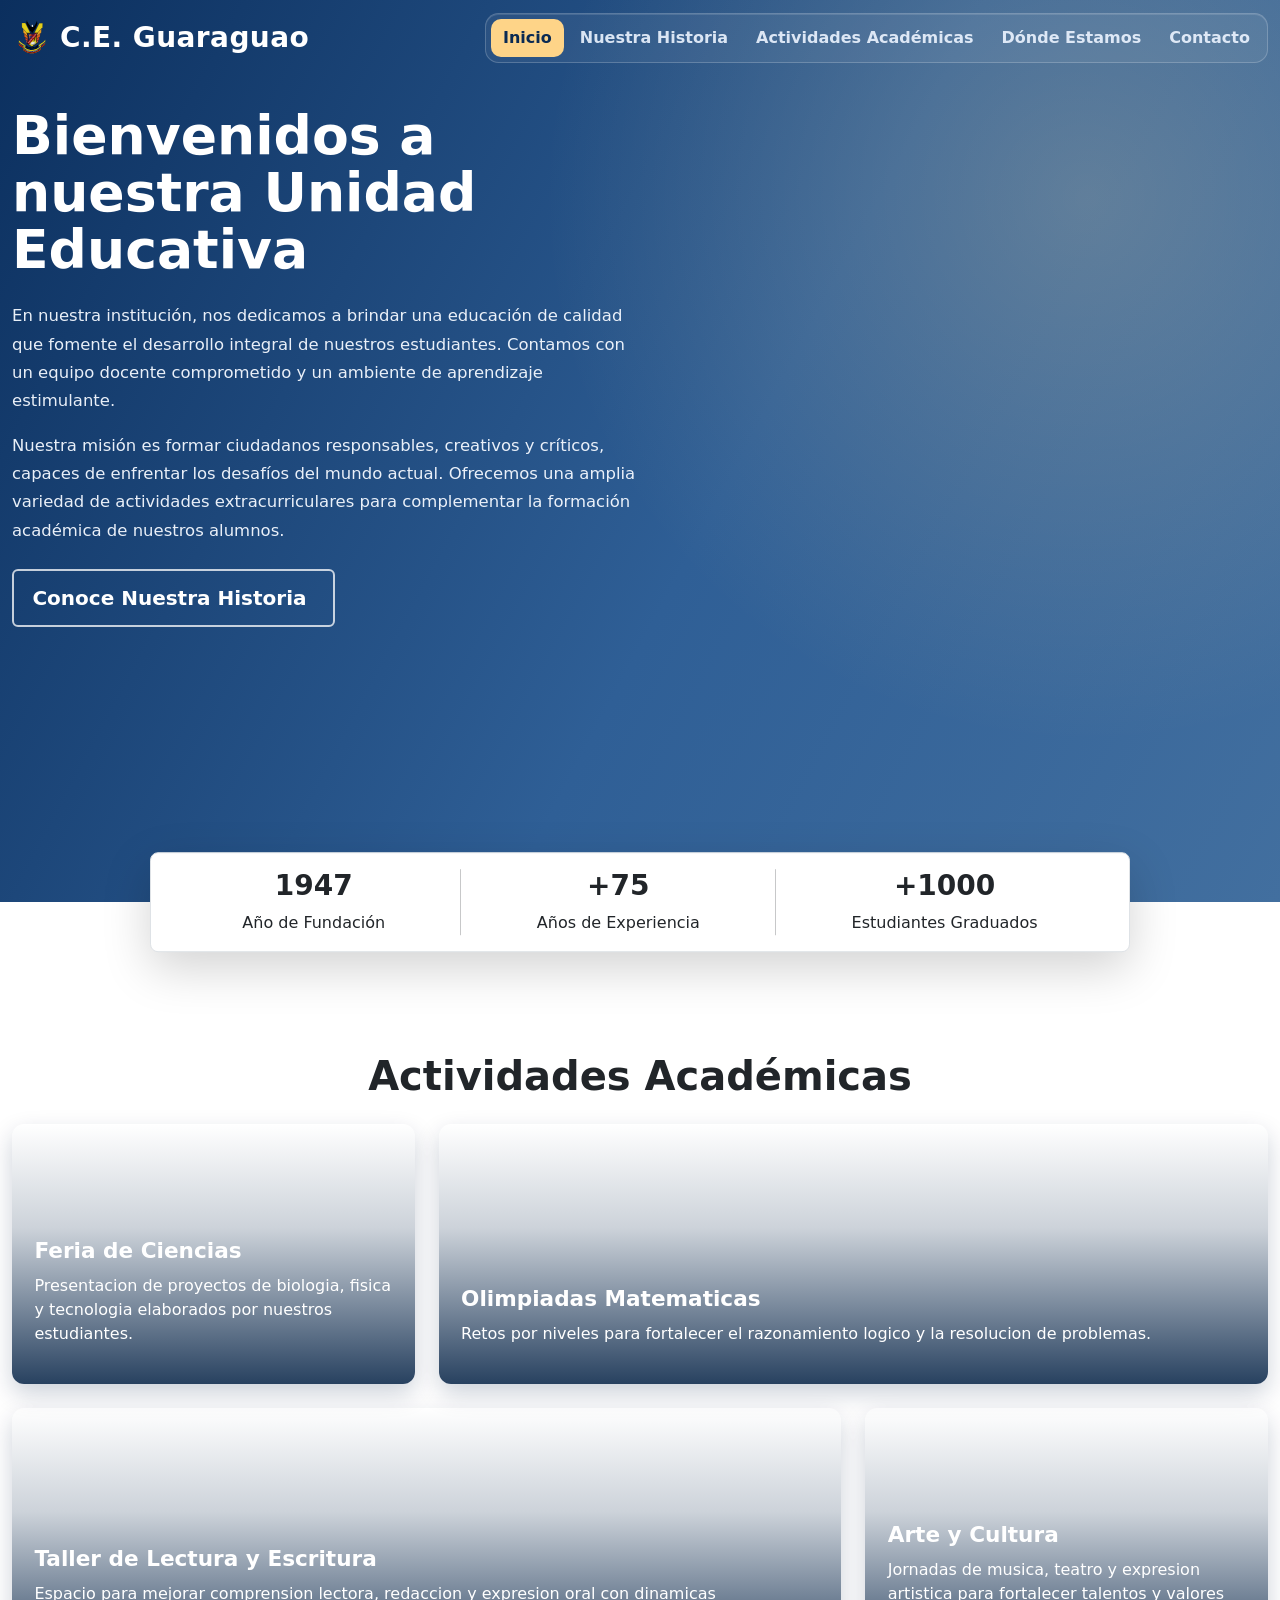
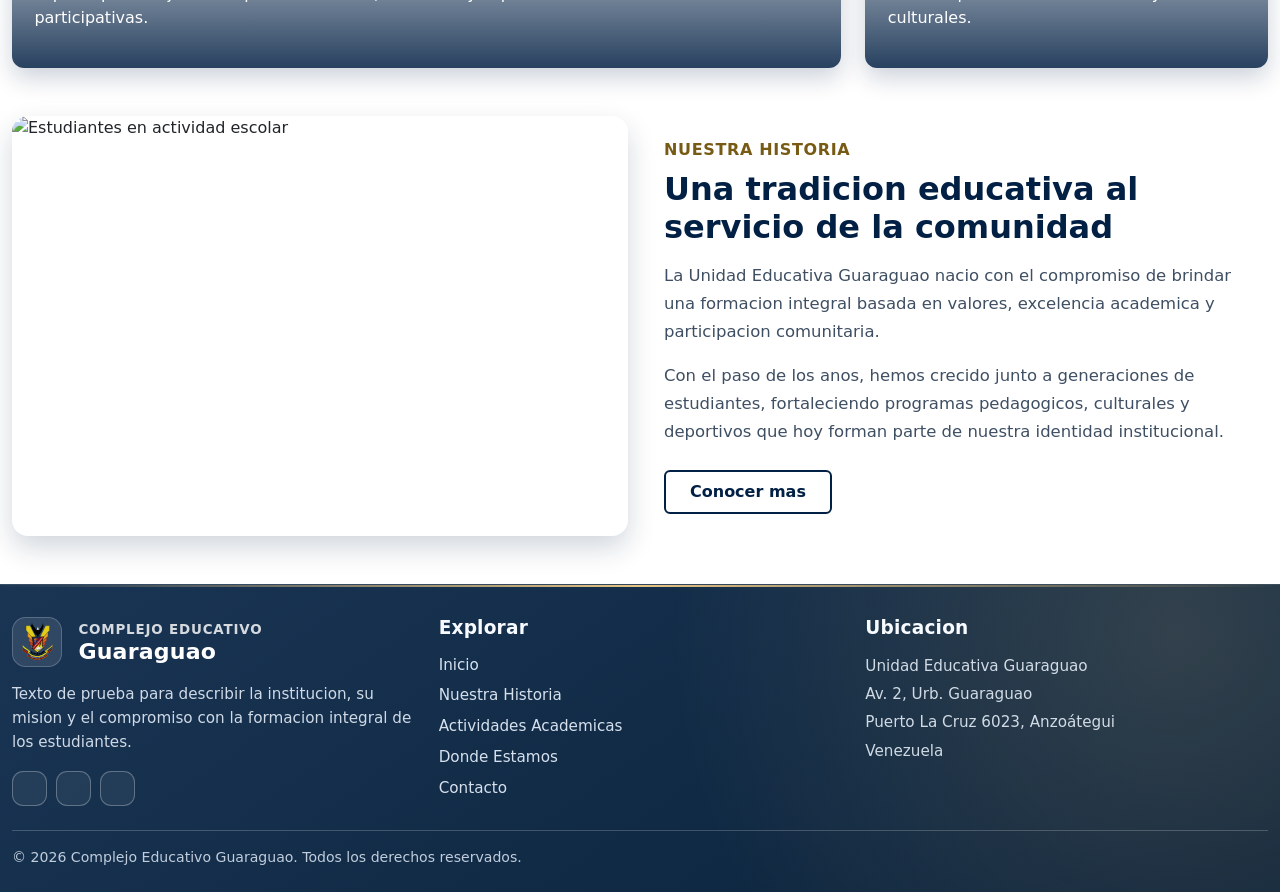
==== commit dc9764c2: "Adaptacion de los estilos moviles" ====
--- a/index.html
+++ b/index.html
@@ -2,6 +2,7 @@
 <html lang="en">
 <head>
   <meta charset="UTF-8">
+    <meta name="viewport" content="width=device-width, initial-scale=1.0">
   <title>Unidad Educativa Guaraguao</title>
   <script src="https://identity.netlify.com/v1/netlify-identity-widget.js"></script>
   <link href="https://cdn.jsdelivr.net/npm/bootstrap@5.3.8/dist/css/bootstrap.min.css" rel="stylesheet" integrity="sha384-sRIl4kxILFvY47J16cr9ZwB07vP4J8+LH7qKQnuqkuIAvNWLzeN8tE5YBujZqJLB" crossorigin="anonymous">
@@ -23,13 +24,18 @@
                     <h1 class="d-flex align-items-center fs-3 topbar-title topbar-brand mb-0">
                         <img src="./assets/vector.svg" alt="Logo U.E. Guaraguao" class="topbar-brand-logo"> C.E. Guaraguao</h1>
 
-                    <nav class="nav home-nav">
+                    <nav class="nav home-nav d-none d-lg-flex">
                         <a class="nav-link active" aria-current="page" href="index.html">Inicio</a>
                         <a class="nav-link" href="nuestra-historia.html">Nuestra Historia</a>
                         <a class="nav-link" href="actividades.html">Actividades Académicas</a>
                         <a class="nav-link" href="ubicacion.html">Dónde Estamos</a>
                         <a class="nav-link" href="contacto.html">Contacto</a>
                     </nav>
+
+                    <button class="btn home-menu-btn d-inline-flex d-lg-none align-items-center gap-2" type="button" data-bs-toggle="offcanvas" data-bs-target="#homeSidebarNav" aria-controls="homeSidebarNav" aria-label="Abrir menu de navegacion">
+                        <i class="bx bx-menu fs-4" aria-hidden="true"></i>
+                        <span>Menu</span>
+                    </button>
                 </div>
             </div>
 
@@ -57,31 +63,31 @@
 
         <!-- capsula con detalles -->
 
-        <div class="capsule-container position-relative d-flex justify-content-center mb-5" >
-            <div class="capsule bg-white d-flex align-items-center justify-content-evenly rounded-3 shadow-lg border border-1 p-3 position-absolute" style="width: 65%; top: 0; transform: translateY(-50%);">
+        <div class="capsule-container position-relative d-flex justify-content-center " >
+            <div class="capsule home-stats-capsule bg-white d-flex align-items-center justify-content-evenly rounded-3 shadow-lg border border-1 p-3 position-absolute">
                 <div class="capsule-item d-flex flex-column align-items-center">
-                    <i class="bxf bx-education me-2 fs-1"></i>
-                    <h3 class="fw-bold">70+</h3>
-                    <p class="mb-0">Años de Experiencia</p>
+                    <i class="bx bx-building-house me-2 fs-1" aria-hidden="true"></i>
+                    <h3 class="fw-bold">1947</h3>
+                    <p class="mb-0">Año de Fundación</p>
                 </div>
                 <div class="vr"></div>
                 <div class="capsule-item d-flex flex-column align-items-center">
-                    <i class="bxf bx-education me-2 fs-1"></i>
-                    <h3 class="fw-bold">70+</h3>
+                    <i class="bx bx-book-open me-2 fs-1" aria-hidden="true"></i>
+                    <h3 class="fw-bold">+75</h3>
                     <p class="mb-0">Años de Experiencia</p>
                 </div>
                 <div class="vr"></div>
                 <div class="capsule-item d-flex flex-column align-items-center">
-                    <i class="bxf bx-education me-2 fs-1"></i>
-                    <h3 class="fw-bold">70+</h3>
-                    <p class="mb-0">Años de Experiencia</p>
+                    <i class="bx bx-group me-2 fs-1" aria-hidden="true"></i>
+                    <h3 class="fw-bold">+1000</h3>
+                    <p class="mb-0">Estudiantes Graduados</p>
                 </div>
             </div>
         </div>
 
         <!-- Actividades Academicas -->
 
-        <div class="actividades-section w-100 mb-5" style="margin-top: 7rem;">
+        <div class="actividades-section home-actividades-section w-100 ">
             <div class="container-xxl">
                 <h2 class="fs-1 fw-bold mb-4 text-center">Actividades Académicas</h2>
                 <div class="actividades-container">
@@ -200,6 +206,25 @@
             </div>
         </footer>
     </main>
+
+    <div class="offcanvas offcanvas-end home-sidebar d-lg-none" tabindex="-1" id="homeSidebarNav" aria-labelledby="homeSidebarNavLabel">
+        <div class="offcanvas-header home-sidebar-header">
+            <h2 class="offcanvas-title d-flex align-items-center gap-2 m-0" id="homeSidebarNavLabel">
+                <img src="./assets/vector.svg" alt="Logo U.E. Guaraguao" class="home-sidebar-logo"> Menu
+            </h2>
+            <button type="button" class="btn-close btn-close-white" data-bs-dismiss="offcanvas" aria-label="Cerrar"></button>
+        </div>
+        <div class="offcanvas-body">
+            <nav class="nav flex-column home-sidebar-nav" aria-label="Navegacion principal">
+                <a class="nav-link active" aria-current="page" href="index.html">Inicio</a>
+                <a class="nav-link" href="nuestra-historia.html">Nuestra Historia</a>
+                <a class="nav-link" href="actividades.html">Actividades Academicas</a>
+                <a class="nav-link" href="ubicacion.html">Donde Estamos</a>
+                <a class="nav-link" href="contacto.html">Contacto</a>
+            </nav>
+        </div>
+    </div>
+
     <script src="https://cdn.jsdelivr.net/npm/bootstrap@5.3.8/dist/js/bootstrap.bundle.min.js" integrity="sha384-FKyoEForCGlyvwx9Hj09JcYn3nv7wiPVlz7YYwJrWVcXK/BmnVDxM+D2scQbITxI" crossorigin="anonymous"></script>
   <script type="module">
     import { init } from './main.js';
--- a/index-styles.css
+++ b/index-styles.css
@@ -13,6 +13,22 @@
 
 .home-page .topbar-home-inner {
     gap: 1.2rem;
+}
+
+.home-menu-btn {
+    color: #ffffff;
+    background: rgba(255, 255, 255, 0.1);
+    border: 1px solid rgba(255, 255, 255, 0.3);
+    border-radius: 0.75rem;
+    font-weight: 700;
+    padding: 0.45rem 0.8rem;
+}
+
+.home-menu-btn:hover,
+.home-menu-btn:focus {
+    color: #0a2a53;
+    background: #fed488;
+    border-color: #fed488;
 }
 
 .home-page .topbar-brand {
@@ -58,6 +74,43 @@
     border-bottom: 0;
 }
 
+.home-sidebar {
+    background: linear-gradient(165deg, #103662 0%, #1e4f85 62%, #2d628f 100%);
+    color: #ffffff;
+    border-left: 1px solid rgba(255, 255, 255, 0.2);
+}
+
+.home-sidebar-header {
+    border-bottom: 1px solid rgba(255, 255, 255, 0.2);
+}
+
+.home-sidebar-logo {
+    width: 32px;
+    height: 32px;
+}
+
+.home-sidebar-nav {
+    gap: 0.3rem;
+}
+
+.home-sidebar-nav .nav-link {
+    border-radius: 0.65rem;
+    color: rgba(236, 244, 255, 0.94);
+    border-bottom: 0;
+    font-weight: 700;
+    padding: 0.6rem 0.75rem;
+}
+
+.home-sidebar-nav .nav-link:hover {
+    color: #ffffff;
+    background: rgba(255, 255, 255, 0.14);
+}
+
+.home-sidebar-nav .nav-link.active {
+    color: #0a2a53;
+    background: #fed488;
+}
+
 
 .hero-home {
     min-height: calc(100vh - 74px);
@@ -113,6 +166,17 @@
 
 .hero-media {
     min-height: 480px;
+}
+
+.capsule-container {
+    min-height: 150px;
+}
+
+.home-stats-capsule {
+    width: min(980px, 88%);
+    top: 0;
+    transform: translateY(-50%);
+    z-index: 5;
 }
 
 .actividades-container .activity-card {
@@ -151,18 +215,9 @@
     }
 
     .home-page .topbar-home-inner {
-        flex-direction: column;
-        align-items: flex-start;
-        justify-content: center;
-    }
-
-    .home-page .home-nav {
-        width: 100%;
-        overflow-x: auto;
-        white-space: nowrap;
-        flex-wrap: nowrap;
-        padding-bottom: 0.25rem;
-        gap: 0.2rem;
+        flex-direction: row;
+        align-items: center;
+        justify-content: space-between;
     }
 
     .hero-home {
@@ -182,7 +237,91 @@
         min-height: 320px;
     }
 
+    .capsule-container {
+        min-height: 0;
+        margin-bottom: 2rem !important;
+        padding: 0 0.75rem;
+    }
+
+    .home-stats-capsule {
+        margin-top: 1rem;
+        position: static !important;
+        width: 100%;
+        transform: none !important;
+        justify-content: center !important;
+        flex-wrap: wrap;
+        gap: 0.85rem;
+        padding: 0.95rem !important;
+    }
+
+    .home-stats-capsule .vr {
+        display: none;
+    }
+
+    .home-stats-capsule .capsule-item {
+        flex: 1 1 180px;
+        min-width: 180px;
+        border: 1px solid #d9e1ec;
+        border-radius: 0.75rem;
+        padding: 0.85rem 0.65rem;
+    }
+
+    .home-actividades-section {
+        margin-top: 0;
+    }
+
     .actividades-container .activity-card {
         min-height: 240px;
     }
+}
+
+@media (max-width: 767.98px) {
+    .home-page .topbar-brand {
+        font-size: 1.06rem;
+    }
+
+    .home-page .topbar-brand-logo {
+        width: 34px;
+        height: 34px;
+    }
+
+    .home-menu-btn {
+        padding: 0.38rem 0.66rem;
+        font-size: 0.9rem;
+    }
+
+    .hero-home-row {
+        padding: 1.65rem 0;
+    }
+
+    .hero-title {
+        font-size: clamp(1.8rem, 8.8vw, 2.45rem);
+    }
+
+    .hero-text {
+        font-size: 0.98rem;
+        line-height: 1.62;
+    }
+
+    .hero-media {
+        min-height: 240px;
+    }
+
+    .home-stats-capsule .capsule-item h3 {
+        font-size: 1.5rem;
+        margin-bottom: 0.1rem;
+    }
+
+    .home-stats-capsule .capsule-item p {
+        font-size: 0.92rem;
+        text-align: center;
+    }
+
+    .actividades-container .activity-card {
+        min-height: 220px;
+    }
+
+    .actividades-container .activity-title {
+        font-size: 1.18rem;
+    }
 }
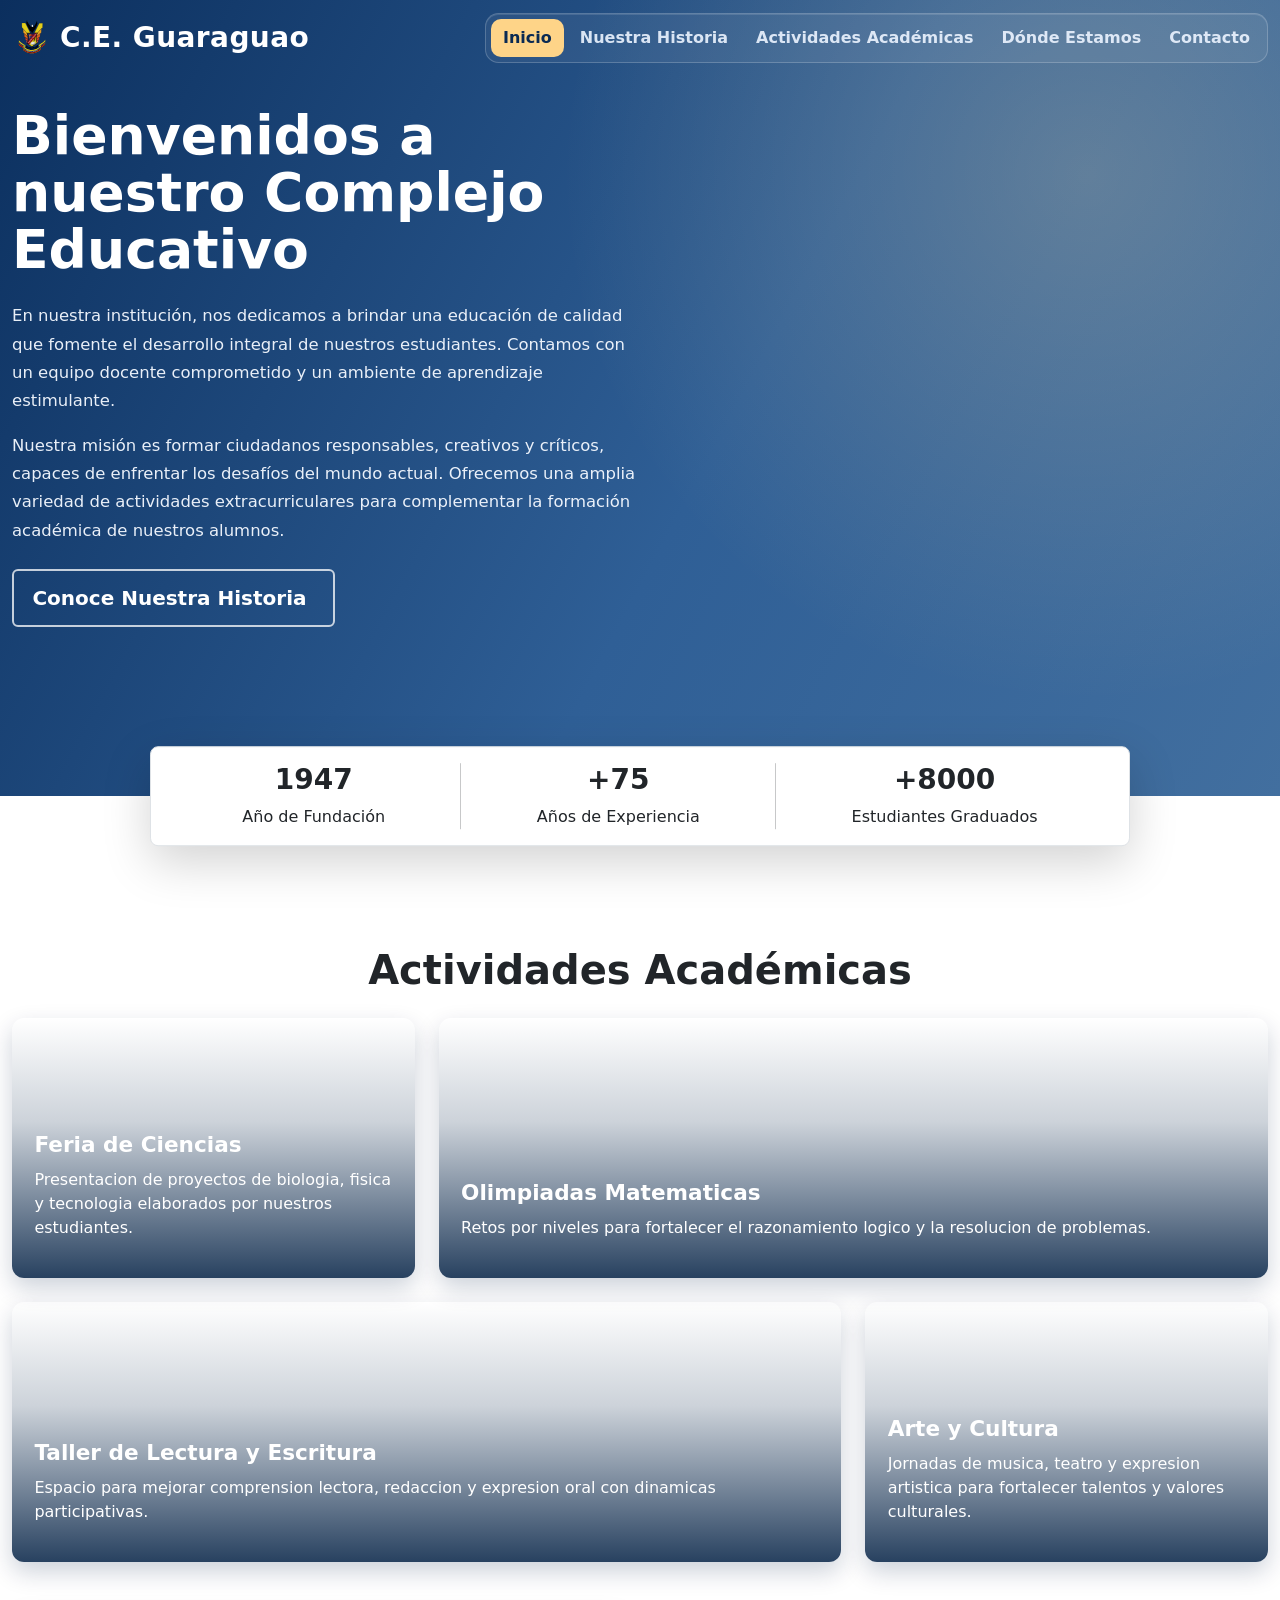
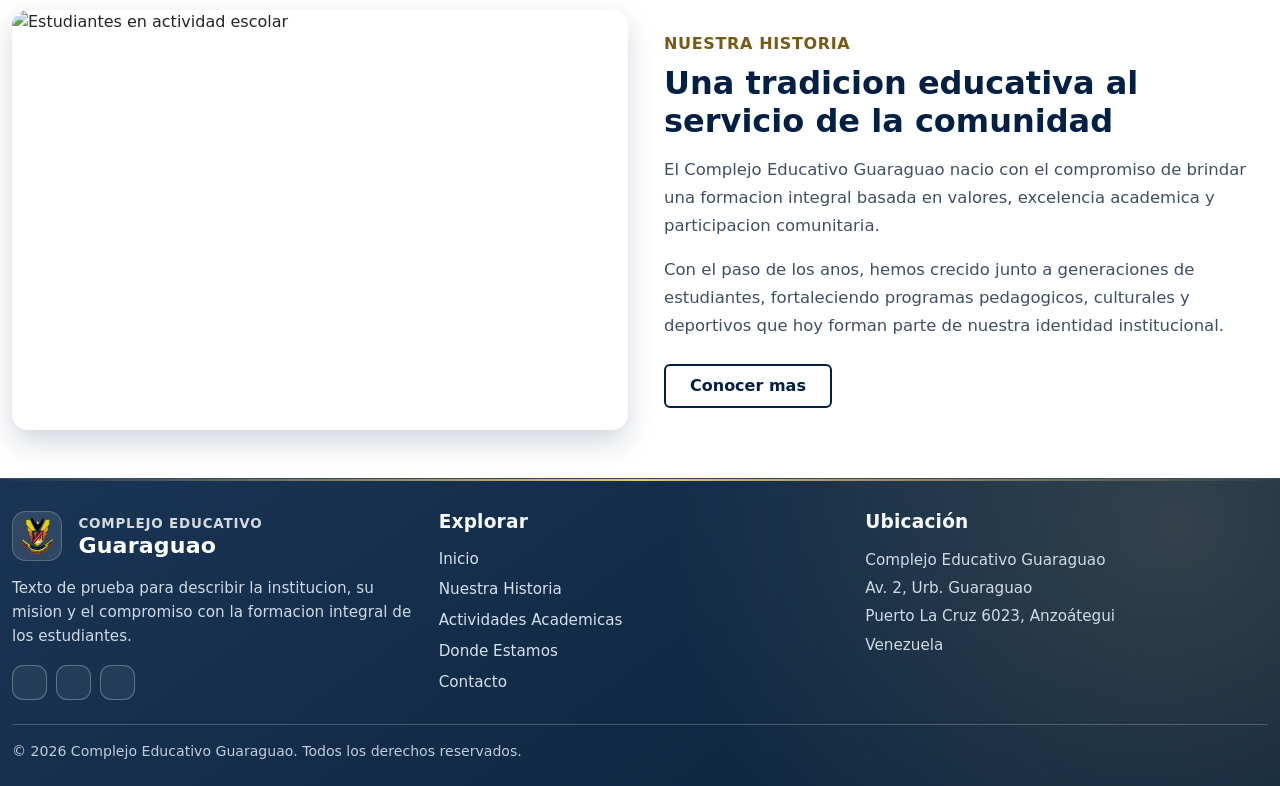
==== commit e57ee4ef: "Correcion de Detalles en Titulos, y error en la visualizacion de imagenes cargadas" ====
--- a/index.html
+++ b/index.html
@@ -3,7 +3,9 @@
 <head>
   <meta charset="UTF-8">
     <meta name="viewport" content="width=device-width, initial-scale=1.0">
-  <title>Unidad Educativa Guaraguao</title>
+  <title>Complejo Educativo Guaraguao</title>
+    <link rel="icon" type="image/svg+xml" href="./assets/vector.svg">
+    <link rel="alternate icon" href="./assets/vector.ico">
   <script src="https://identity.netlify.com/v1/netlify-identity-widget.js"></script>
   <link href="https://cdn.jsdelivr.net/npm/bootstrap@5.3.8/dist/css/bootstrap.min.css" rel="stylesheet" integrity="sha384-sRIl4kxILFvY47J16cr9ZwB07vP4J8+LH7qKQnuqkuIAvNWLzeN8tE5YBujZqJLB" crossorigin="anonymous">
   <!-- Basic Icons -->
@@ -44,11 +46,11 @@
                 <div class="container-xxl h-100">
                     <div class="row align-items-center justify-content-center h-100 hero-home-row">
                         <div class="col-12 col-lg-7 h-auto d-flex flex-column justify-content-between hero-copy">
-                            <h2 class="hero-title mb-4">Bienvenidos a nuestra Unidad Educativa</h2>
+                            <h2 class="hero-title mb-4">Bienvenidos a nuestro Complejo Educativo</h2>
                             <div class="text-container">
                                 <p class="hero-text mb-3">En nuestra institución, nos dedicamos a brindar una educación de calidad que fomente el desarrollo integral de nuestros estudiantes. Contamos con un equipo docente comprometido y un ambiente de aprendizaje estimulante.</p>
                                 <p class="hero-text mb-4">Nuestra misión es formar ciudadanos responsables, creativos y críticos, capaces de enfrentar los desafíos del mundo actual. Ofrecemos una amplia variedad de actividades extracurriculares para complementar la formación académica de nuestros alumnos.</p>
-                                <a class="btn hero-cta-btn btn-lg rounded-2 fw-semibold d-inline-flex align-items-center" href="#" role="button">
+                                <a class="btn hero-cta-btn btn-lg rounded-2 fw-semibold d-inline-flex align-items-center" href="nuestra-historia.html" role="button">
                                     Conoce Nuestra Historia
                                     <i class="bxf bx-arrow-right fs-4 ms-2"></i>
                                 </a>
@@ -79,7 +81,7 @@
                 <div class="vr"></div>
                 <div class="capsule-item d-flex flex-column align-items-center">
                     <i class="bx bx-group me-2 fs-1" aria-hidden="true"></i>
-                    <h3 class="fw-bold">+1000</h3>
+                    <h3 class="fw-bold">+8000</h3>
                     <p class="mb-0">Estudiantes Graduados</p>
                 </div>
             </div>
@@ -145,9 +147,9 @@
                         <div class="historia-content">
                             <p class="historia-label mb-2">Nuestra Historia</p>
                             <h2 class="historia-title mb-3">Una tradicion educativa al servicio de la comunidad</h2>
-                            <p class="historia-text mb-3">La Unidad Educativa Guaraguao nacio con el compromiso de brindar una formacion integral basada en valores, excelencia academica y participacion comunitaria.</p>
+                            <p class="historia-text mb-3">El Complejo Educativo Guaraguao nacio con el compromiso de brindar una formacion integral basada en valores, excelencia academica y participacion comunitaria.</p>
                             <p class="historia-text mb-4">Con el paso de los anos, hemos crecido junto a generaciones de estudiantes, fortaleciendo programas pedagogicos, culturales y deportivos que hoy forman parte de nuestra identidad institucional.</p>
-                            <a href="#" class="btn historia-cta-btn px-4 py-2">Conocer mas</a>
+                            <a href="nuestra-historia.html" class="btn historia-cta-btn px-4 py-2">Conocer mas</a>
                         </div>
                     </div>
                 </div>
@@ -162,7 +164,7 @@
                         <div class="footer-heading">
                             <div class="d-flex flex-column flex-sm-row align-items-center gap-3">
                                 <div class="logo-container">
-                                    <img src="./assets/vector.svg" alt="Logo U.E. Guaraguao" class="brand-logo" style="height: 45px; width:45px;">
+                                    <img src="./assets/vector.svg" alt="Logo Complejo Educativo Guaraguao" class="brand-logo" style="height: 45px; width:45px;">
                                 </div>
                                 <div class="logo-texto-container d-flex flex-column align-items-start">
                                     <span>Complejo Educativo</span>
@@ -194,8 +196,8 @@
                         </nav>
                     </div>
                     <div class="col-12 col-md-6 col-lg-4">
-                        <h3 class="footer-heading">Ubicacion</h3>
-                        <p class="footer-text mb-1">Unidad Educativa Guaraguao</p>
+                        <h3 class="footer-heading">Ubicación</h3>
+                        <p class="footer-text mb-1">Complejo Educativo Guaraguao</p>
                         <p class="footer-text mb-1">Av. 2, Urb. Guaraguao</p>
                         <p class="footer-text mb-1">Puerto La Cruz 6023, Anzoátegui</p>
                         <p class="footer-text mb-0">Venezuela</p>
--- a/index-styles.css
+++ b/index-styles.css
@@ -113,7 +113,7 @@
 
 
 .hero-home {
-    min-height: calc(100vh - 74px);
+    min-height: clamp(480px, calc(100vh - 74px), 720px);
     background: transparent;
 }
 
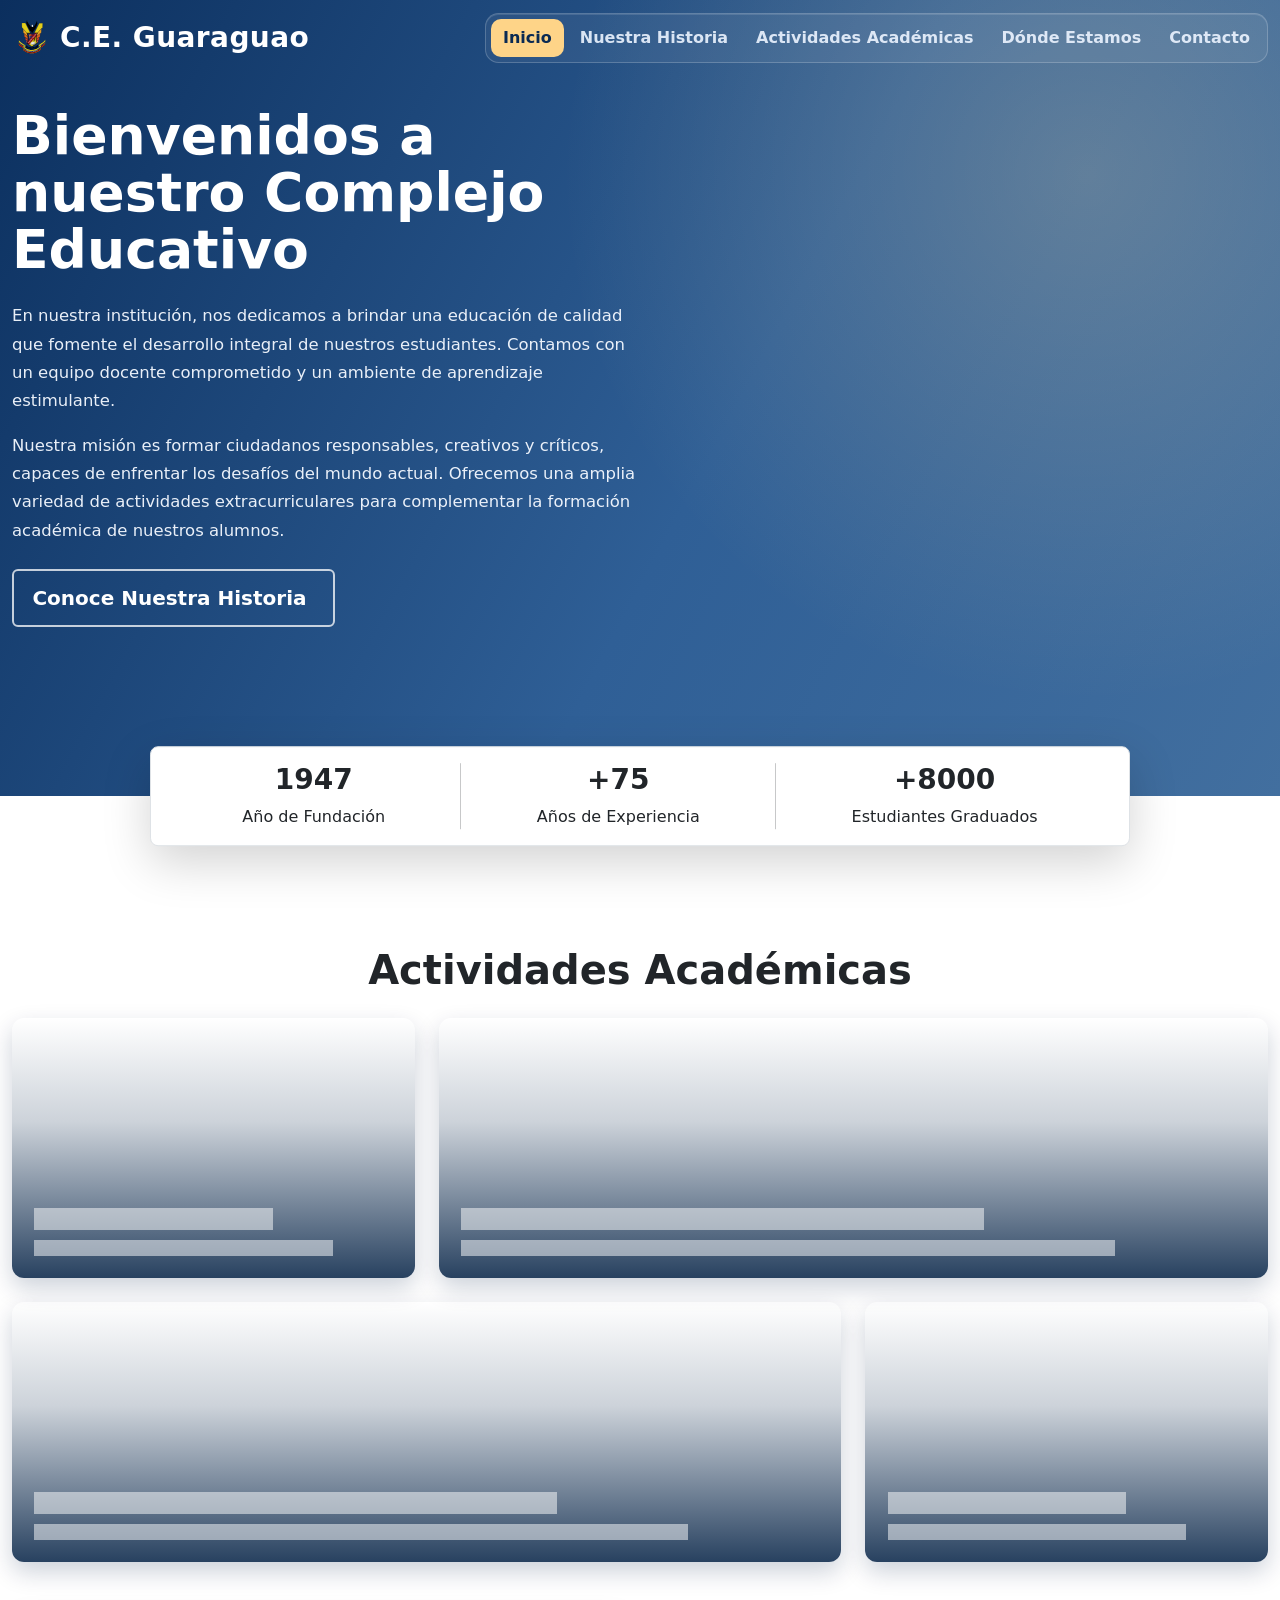
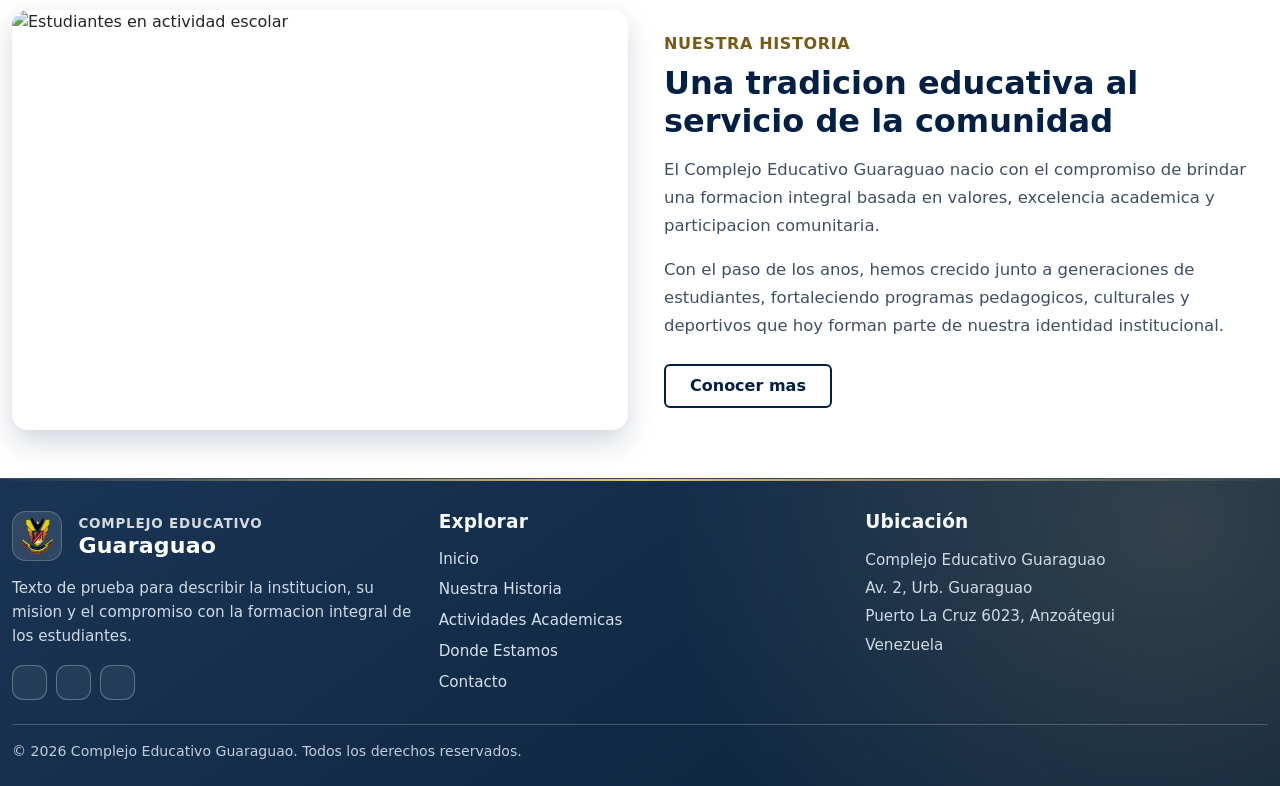
==== commit 500fb76a: "ajuste para que en la pagina principa se muestren las ultimas actividades agregadas" ====
--- a/index.html
+++ b/index.html
@@ -44,7 +44,7 @@
             <!-- Hero Section -->
             <section class="hero-home">
                 <div class="container-xxl h-100">
-                    <div class="row align-items-center justify-content-center h-100 hero-home-row">
+                    <div id="hero-container" class="row align-items-center justify-content-center h-100 hero-home-row">
                         <div class="col-12 col-lg-7 h-auto d-flex flex-column justify-content-between hero-copy">
                             <h2 class="hero-title mb-4">Bienvenidos a nuestro Complejo Educativo</h2>
                             <div class="text-container">
@@ -57,6 +57,7 @@
                             </div>
                         </div>
                         <div id="3d-model-container" class="col-12 col-lg-5 h-100 overflow-hidden hero-media">
+
                         </div>
                     </div>
                 </div>
@@ -92,39 +93,39 @@
         <div class="actividades-section home-actividades-section w-100 ">
             <div class="container-xxl">
                 <h2 class="fs-1 fw-bold mb-4 text-center">Actividades Académicas</h2>
-                <div class="actividades-container">
+                <div class="actividades-container" id="home-actividades-grid" aria-live="polite">
                     <div class="row g-4 mb-4">
-                        <div class="col-12 col-lg-4">
-                            <div class="activity-card" style="background-image: url('https://images.unsplash.com/photo-1532094349884-543bc11b234d?auto=format&fit=crop&w=1200&q=80');">
-                                <div class="activity-overlay">
-                                    <h5 class="activity-title">Feria de Ciencias</h5>
-                                    <p class="activity-description">Presentacion de proyectos de biologia, fisica y tecnologia elaborados por nuestros estudiantes.</p>
-                                </div>
-                            </div>
-                        </div>
-                        <div class="col-12 col-lg-8">
-                            <div class="activity-card" style="background-image: url('https://images.unsplash.com/photo-1509062522246-3755977927d7?auto=format&fit=crop&w=1200&q=80');">
-                                <div class="activity-overlay">
-                                    <h5 class="activity-title">Olimpiadas Matematicas</h5>
-                                    <p class="activity-description">Retos por niveles para fortalecer el razonamiento logico y la resolucion de problemas.</p>
+                        <div class="col-12 col-lg-4" aria-hidden="true">
+                            <div class="activity-card placeholder-glow">
+                                <div class="activity-overlay">
+                                    <h5 class="activity-title placeholder col-8"></h5>
+                                    <p class="activity-description placeholder col-10 mb-0"></p>
+                                </div>
+                            </div>
+                        </div>
+                        <div class="col-12 col-lg-8" aria-hidden="true">
+                            <div class="activity-card placeholder-glow">
+                                <div class="activity-overlay">
+                                    <h5 class="activity-title placeholder col-8"></h5>
+                                    <p class="activity-description placeholder col-10 mb-0"></p>
                                 </div>
                             </div>
                         </div>
                     </div>
                     <div class="row g-4">
-                        <div class="col-12 col-lg-8">
-                            <div class="activity-card" style="background-image: url('https://images.unsplash.com/photo-1456513080510-7bf3a84b82f8?auto=format&fit=crop&w=1200&q=80');">
-                                <div class="activity-overlay">
-                                    <h5 class="activity-title">Taller de Lectura y Escritura</h5>
-                                    <p class="activity-description">Espacio para mejorar comprension lectora, redaccion y expresion oral con dinamicas participativas.</p>
-                                </div>
-                            </div>
-                        </div>
-                        <div class="col-12 col-lg-4">
-                            <div class="activity-card" style="background-image: url('https://images.unsplash.com/photo-1460661419201-fd4cecdf8a8b?auto=format&fit=crop&w=1200&q=80');">
-                                <div class="activity-overlay">
-                                    <h5 class="activity-title">Arte y Cultura</h5>
-                                    <p class="activity-description">Jornadas de musica, teatro y expresion artistica para fortalecer talentos y valores culturales.</p>
+                        <div class="col-12 col-lg-8" aria-hidden="true">
+                            <div class="activity-card placeholder-glow">
+                                <div class="activity-overlay">
+                                    <h5 class="activity-title placeholder col-8"></h5>
+                                    <p class="activity-description placeholder col-10 mb-0"></p>
+                                </div>
+                            </div>
+                        </div>
+                        <div class="col-12 col-lg-4" aria-hidden="true">
+                            <div class="activity-card placeholder-glow">
+                                <div class="activity-overlay">
+                                    <h5 class="activity-title placeholder col-8"></h5>
+                                    <p class="activity-description placeholder col-10 mb-0"></p>
                                 </div>
                             </div>
                         </div>
